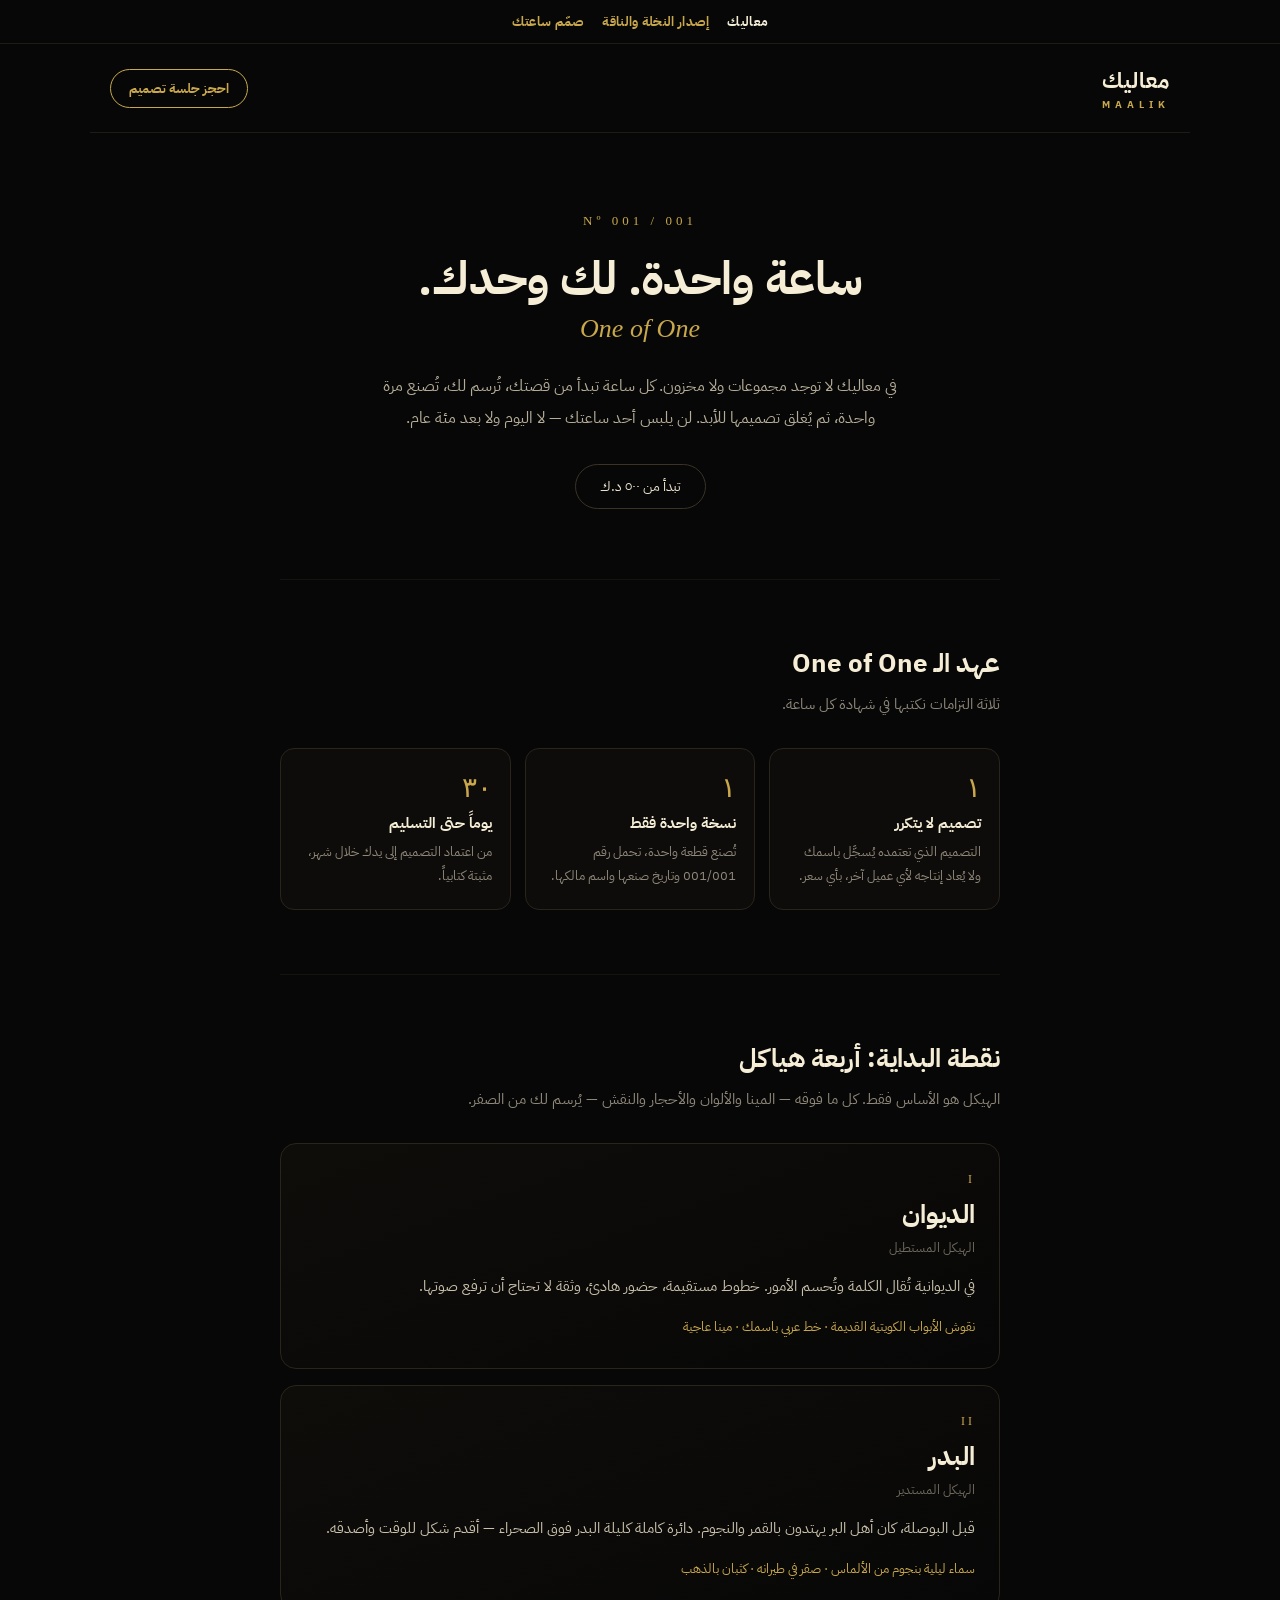
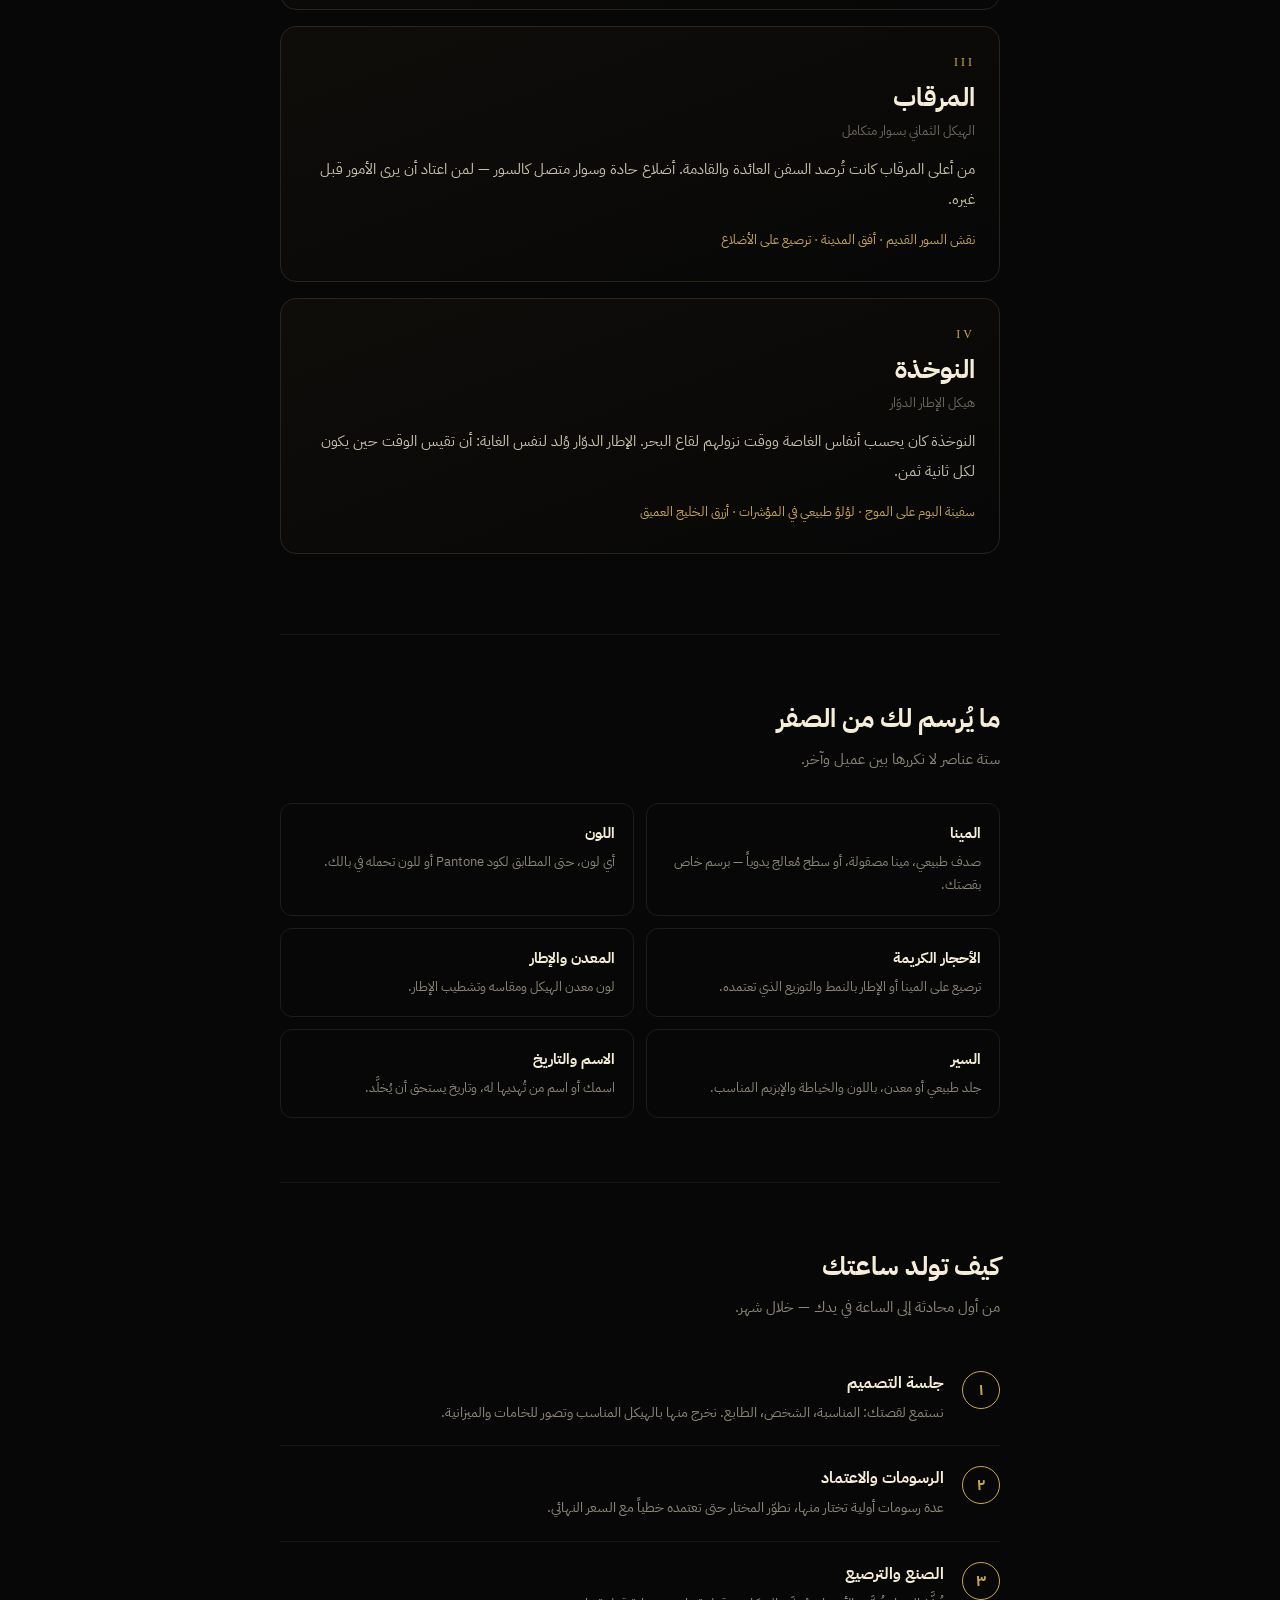
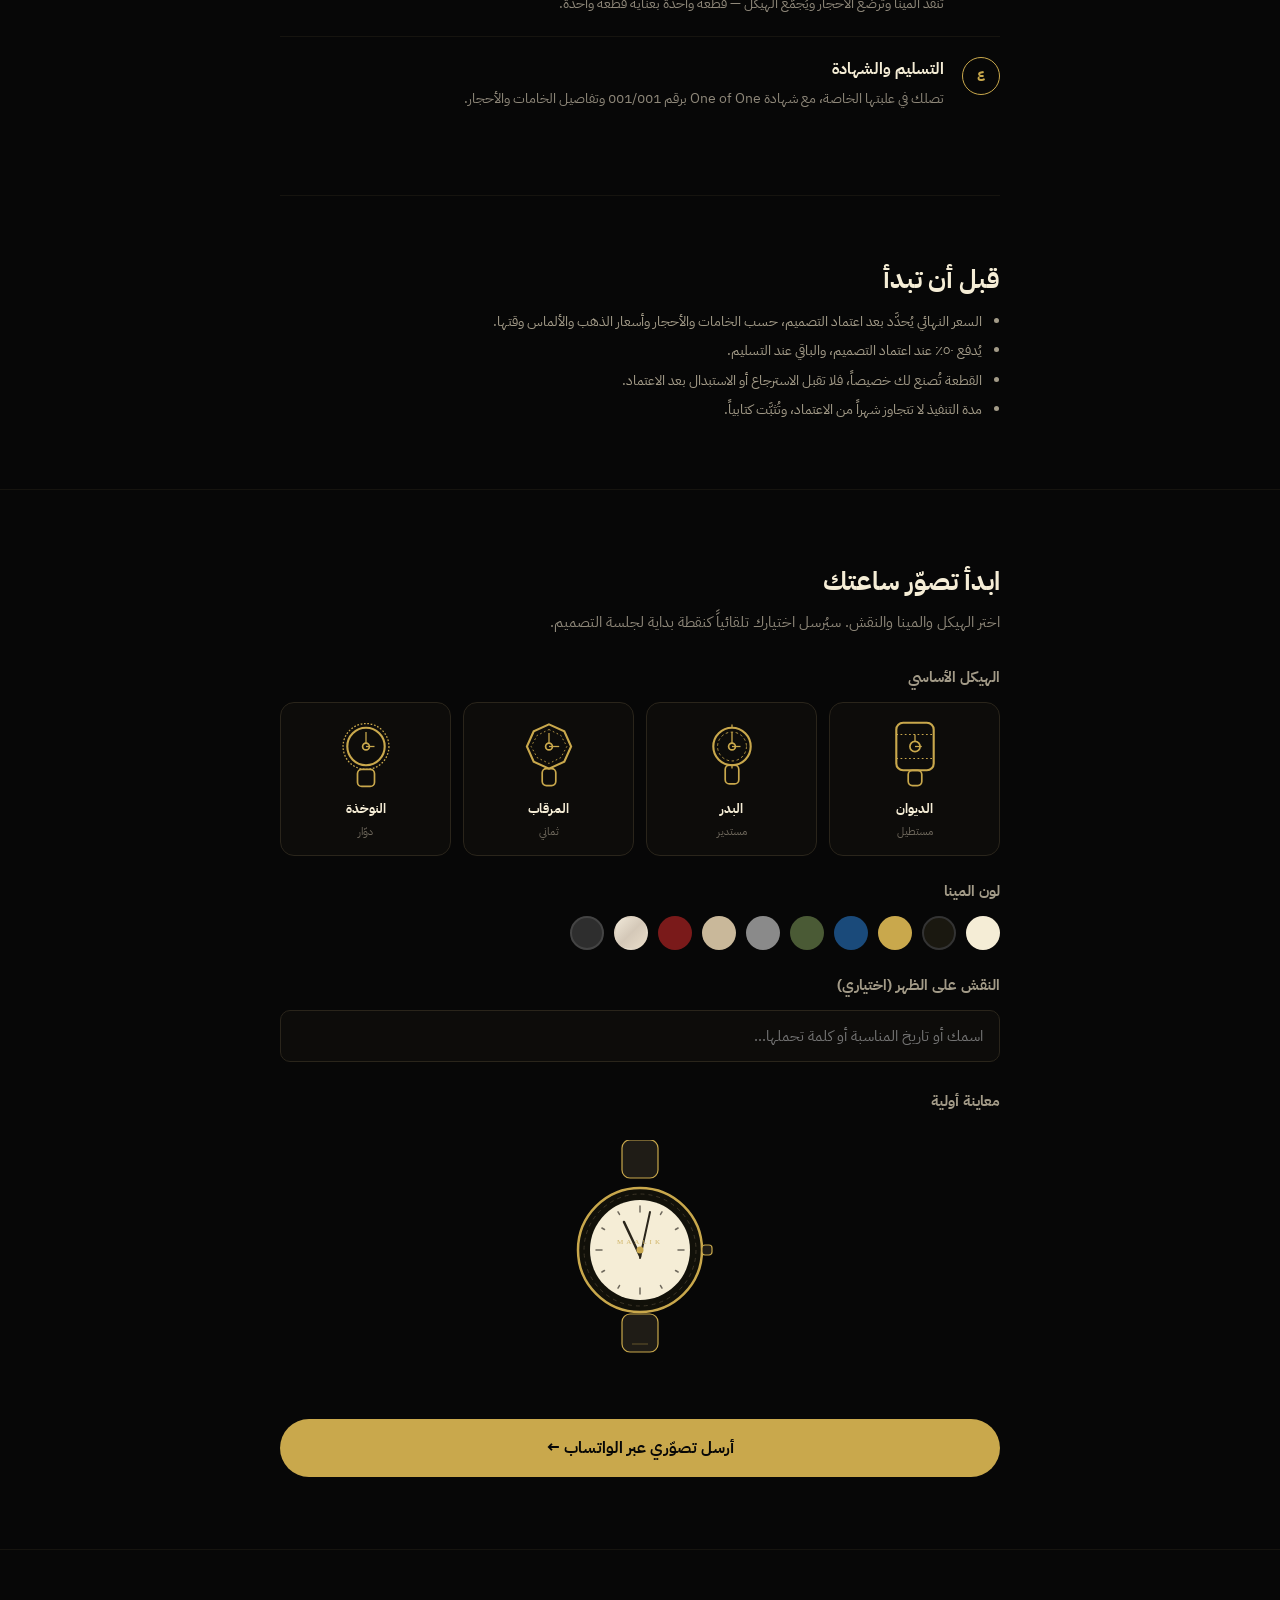
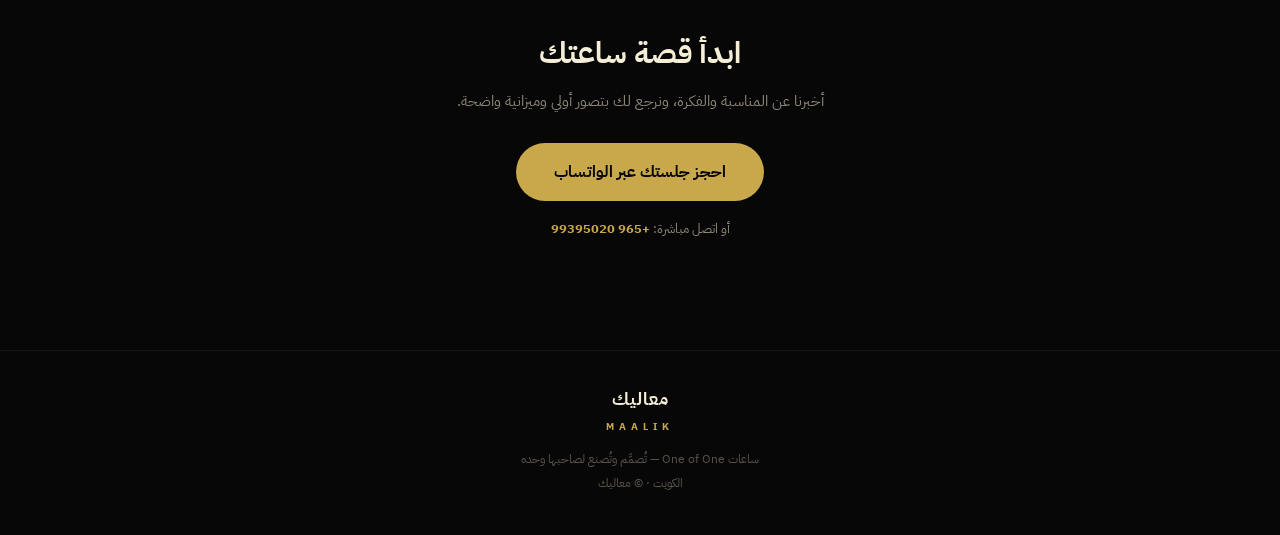
==== index.html @ fbdb25cc "Turn the repo into a standalone Maalik website for GitHub Pages - index.html: Maalik landing page (f" ====
<!doctype html>
<html lang="ar" dir="rtl">
<head>
<meta charset="utf-8">
<meta name="viewport" content="width=device-width, initial-scale=1">
<title>معاليك — ساعات One of One</title>
<meta name="description" content="معاليك: ساعة واحدة لك وحدك. تُصمَّم من قصتك وتُصنع مرة واحدة فقط ثم يُغلق تصميمها. تبدأ من ٥٠٠ د.ك — الكويت.">
<meta property="og:title" content="معاليك — ساعات One of One">
<meta property="og:description" content="معاليك: ساعة واحدة لك وحدك. تُصمَّم من قصتك وتُصنع مرة واحدة فقط ثم يُغلق تصميمها. تبدأ من ٥٠٠ د.ك — الكويت.">
<meta property="og:type" content="website">
<meta property="og:image" content="img/nakhla-square.jpg">
<meta name="theme-color" content="#070707">
<link rel="preconnect" href="https://fonts.googleapis.com">
<link rel="preconnect" href="https://fonts.gstatic.com" crossorigin>
<link href="https://fonts.googleapis.com/css2?family=IBM+Plex+Sans+Arabic:wght@400;500;700&display=swap" rel="stylesheet">
<script src="maalik.js" defer></script>
<style>
*{box-sizing:border-box}
html,body{margin:0;padding:0}
body{font-family:'IBM Plex Sans Arabic',system-ui,sans-serif;background:#070707;-webkit-font-smoothing:antialiased}
img{max-width:100%}
.mk-nav{display:flex;gap:18px;align-items:center;justify-content:center;flex-wrap:wrap;padding:12px 16px;border-bottom:1px solid #1f1c16;background:#070707;direction:rtl}
.mk-nav a{color:#C9A84C;font-size:13px;font-weight:700;text-decoration:none;letter-spacing:.3px}
.mk-nav a[aria-current]{color:#F5EDD6}

.mk{direction:rtl;text-align:right;color:#E9E1CC;background:#070707;}
.mk a{text-decoration:none;}
.mk-in{max-width:760px;margin:0 auto;padding:0 20px;}
.mk-top{display:flex;justify-content:space-between;align-items:center;padding:20px;border-bottom:1px solid #1f1c16;max-width:1100px;margin:0 auto;}
.mk-logo{font-size:22px;font-weight:900;color:#F5EDD6!important;letter-spacing:1px;}
.mk-logo span{display:block;font-size:10px;letter-spacing:5px;color:#C9A84C;font-weight:700;}
.mk-top-btn{border:1px solid #C9A84C;color:#C9A84C!important;padding:9px 18px;border-radius:999px;font-size:13px;font-weight:800;}
.mk-hero{text-align:center;padding:80px 20px 70px;}
.mk-no{font-family:Georgia,serif;font-size:13px;letter-spacing:4px;color:#C9A84C;margin:0 0 22px;}
.mk-hero h1{font-size:46px;font-weight:900;color:#F5EDD6;margin:0 0 8px;line-height:1.2;}
.mk-hero .en{font-family:Georgia,serif;font-style:italic;font-size:26px;color:#C9A84C;margin:0 0 26px;}
.mk-hero p.lead{color:#b5ad98;font-size:16px;line-height:2;margin:0 auto;max-width:540px;}
.mk-price{display:inline-block;margin-top:30px;padding:11px 24px;border:1px solid #3a3326;border-radius:999px;color:#E9E1CC;font-size:14px;}
.mk-line{width:60px;height:1px;background:#C9A84C;margin:0 auto;}
.mk-sec{padding:64px 0;border-top:1px solid #16140f;}
.mk-h2{font-size:26px;font-weight:900;color:#F5EDD6;margin:0 0 8px;}
.mk-sub{font-size:15px;color:#8f887a;margin:0 0 30px;line-height:1.8;}
.mk-oath{display:grid;grid-template-columns:repeat(3,1fr);gap:14px;}
.mk-oath div{border:1px solid #2a251b;border-radius:14px;padding:22px 18px;background:#0d0c0a;}
.mk-oath b{display:block;font-family:Georgia,serif;font-size:28px;color:#C9A84C;margin-bottom:8px;font-weight:400;}
.mk-oath h4{font-size:15px;color:#F5EDD6;margin:0 0 6px;font-weight:800;}
.mk-oath p{font-size:13px;color:#8f887a;margin:0;line-height:1.8;}
.mk-model{border:1px solid #2a251b;border-radius:16px;padding:28px 24px;margin-bottom:16px;background:linear-gradient(160deg,#0f0d0a,#070707);}
.mk-model .tag{font-family:Georgia,serif;font-size:12px;letter-spacing:3px;color:#C9A84C;margin:0 0 8px;}
.mk-model h3{font-size:26px;font-weight:900;color:#F5EDD6;margin:0 0 4px;}
.mk-model .shape{font-size:13px;color:#6f695d;margin:0 0 14px;}
.mk-model .story{font-size:15px;color:#c9c1ab;line-height:2;margin:0 0 14px;}
.mk-model .ideas{font-size:13px;color:#C9A84C;margin:0;line-height:1.9;}
.mk-grid{display:grid;grid-template-columns:repeat(2,1fr);gap:12px;}
.mk-card{border:1px solid #1f1c16;border-radius:12px;padding:18px;}
.mk-card h4{font-size:15px;color:#F5EDD6;margin:0 0 6px;font-weight:800;}
.mk-card p{font-size:13px;color:#8f887a;margin:0;line-height:1.8;}
.mk-step{display:flex;gap:18px;padding:20px 0;border-bottom:1px solid #16140f;}
.mk-step:last-child{border-bottom:none;}
.mk-step .n{flex-shrink:0;width:38px;height:38px;border-radius:50%;border:1px solid #C9A84C;color:#C9A84C;display:flex;align-items:center;justify-content:center;font-weight:900;}
.mk-step h4{font-size:16px;color:#F5EDD6;margin:0 0 5px;font-weight:800;}
.mk-step p{font-size:14px;color:#8f887a;margin:0;line-height:1.8;}
.mk-note ul{margin:0;padding-right:18px;}
.mk-note li{font-size:14px;color:#a39b88;line-height:2.1;}
.mk-cta{text-align:center;padding:80px 20px;border-top:1px solid #16140f;}
.mk-cta h3{font-size:30px;font-weight:900;color:#F5EDD6;margin:0 0 12px;}
.mk-cta p{color:#8f887a;font-size:15px;line-height:1.9;margin:0 auto 28px;max-width:480px;}
.mk-btn{display:inline-block;padding:17px 38px;background:#C9A84C;color:#070707!important;border-radius:999px;font-size:16px;font-weight:900;}
.mk-btn:hover{background:#dab85e;}
.mk-tel{margin-top:16px!important;font-size:13px!important;}
.mk-tel a{color:#C9A84C!important;font-weight:700;}
.mk-foot{text-align:center;padding:30px 20px 40px;border-top:1px solid #16140f;font-size:12px;color:#5a554b;line-height:2;}
.mk-foot .mk-logo{font-size:18px;}
@media(max-width:600px){.mk-hero{padding:56px 16px 50px;}.mk-hero h1{font-size:34px;}.mk-hero .en{font-size:21px;}.mk-oath,.mk-grid{grid-template-columns:1fr;}.mk-sec{padding:48px 0;}.mk-cta h3{font-size:24px;}}
/* === مُصمِّع معاليك === */
.mkc{padding:72px 0;border-top:1px solid #16140f;}
.mkc-lbl{font-size:15px;color:#a39b88;font-weight:700;margin:28px 0 14px;}
.mkc-models{display:grid;grid-template-columns:repeat(4,1fr);gap:12px;margin-bottom:4px;}
.mkc-m{border:1px solid #2a251b;border-radius:14px;padding:18px 10px 14px;background:#0d0c0a;cursor:pointer;text-align:center;transition:border-color .2s,background .2s;color:#C9A84C;font-family:inherit;}
.mkc-m.sel,.mkc-m:hover{border-color:#C9A84C;background:#111009;}
.mkc-m svg{width:52px;height:68px;display:block;margin:0 auto 10px;}
.mkc-m span{font-size:13px;color:#F5EDD6;font-weight:800;display:block;margin-bottom:3px;}
.mkc-m small{font-size:11px;color:#6f695d;}
.mkc-colors{display:flex;flex-wrap:wrap;gap:10px;margin-bottom:4px;}
.mkc-sw{width:34px;height:34px;border-radius:50%;cursor:pointer;border:2px solid transparent;transition:border-color .2s,transform .15s;flex-shrink:0;}
.mkc-sw.sel,.mkc-sw:hover{border-color:#C9A84C;transform:scale(1.15);}
.mkc-inp{width:100%;background:#0d0c0a;border:1px solid #2a251b;border-radius:10px;padding:14px 16px;color:#F5EDD6;font-size:15px;outline:none;font-family:inherit;direction:rtl;box-sizing:border-box;}
.mkc-inp:focus{border-color:#C9A84C;}
.mkc-prev{text-align:center;margin:28px 0 6px;}
.mkc-eng-p{text-align:center;color:#8f887a;font-family:Georgia,serif;font-size:13px;min-height:22px;margin:6px 0 24px;letter-spacing:2px;}
.mkc-cta{display:block;width:100%;padding:17px;background:#C9A84C;color:#070707!important;border-radius:999px;font-size:16px;font-weight:900;text-align:center;cursor:pointer;border:none;font-family:inherit;}
.mkc-cta:hover{background:#dab85e;}
@media(max-width:600px){.mkc-models{grid-template-columns:repeat(2,1fr);}}

</style>
<script type="application/ld+json">
{"@context":"https://schema.org","@type":"Organization","name":"معاليك — MAALIK","alternateName":"Maalik","description":"ساعات One of One فاخرة تُصمَّم وتُصنع لصاحبها وحده في الكويت. تبدأ من ٥٠٠ د.ك.","address":{"@type":"PostalAddress","addressCountry":"KW"},"areaServed":"Worldwide","contactPoint":{"@type":"ContactPoint","telephone":"+965-9939-5020","contactType":"customer service","availableLanguage":["ar","en"]}}
</script>
</head>
<body>
<nav class="mk-nav"><a href="./" aria-current="page">معاليك</a><a href="nakhla-naqa.html">إصدار النخلة والناقة</a><a href="designer.html">صمّم ساعتك</a></nav>
<div class="mk">

  <div class="mk-top">
    <a class="mk-logo" href="./">معاليك<span>MAALIK</span></a>
    <a class="mk-top-btn" href="https://wa.me/96599395020?text=%D8%A3%D8%B1%D8%BA%D8%A8%20%D8%A8%D8%AD%D8%AC%D8%B2%20%D8%AC%D9%84%D8%B3%D8%A9%20%D8%AA%D8%B5%D9%85%D9%8A%D9%85%20%D8%B3%D8%A7%D8%B9%D8%A9%20%D9%85%D9%86%20%D9%85%D8%B9%D8%A7%D9%84%D9%8A%D9%83">احجز جلسة تصميم</a>
  </div>

  <div class="mk-hero">
    <p class="mk-no">Nº 001 / 001</p>
    <h1>ساعة واحدة. لك وحدك.</h1>
    <p class="en">One of One</p>
    <p class="lead">في معاليك لا توجد مجموعات ولا مخزون. كل ساعة تبدأ من قصتك، تُرسم لك، تُصنع مرة واحدة، ثم يُغلق تصميمها للأبد. لن يلبس أحد ساعتك — لا اليوم ولا بعد مئة عام.</p>
    <span class="mk-price">تبدأ من ٥٠٠ د.ك</span>
  </div>

  <div class="mk-in">

    <div class="mk-sec">
      <h2 class="mk-h2">عهد الـ One of One</h2>
      <p class="mk-sub">ثلاثة التزامات نكتبها في شهادة كل ساعة.</p>
      <div class="mk-oath">
        <div>
<b>١</b><h4>تصميم لا يتكرر</h4>
<p>التصميم الذي تعتمده يُسجَّل باسمك ولا يُعاد إنتاجه لأي عميل آخر، بأي سعر.</p>
</div>
        <div>
<b>١</b><h4>نسخة واحدة فقط</h4>
<p>تُصنع قطعة واحدة، تحمل رقم 001/001 وتاريخ صنعها واسم مالكها.</p>
</div>
        <div>
<b>٣٠</b><h4>يوماً حتى التسليم</h4>
<p>من اعتماد التصميم إلى يدك خلال شهر، مثبتة كتابياً.</p>
</div>
      </div>
    </div>

    <div class="mk-sec">
      <h2 class="mk-h2">نقطة البداية: أربعة هياكل</h2>
      <p class="mk-sub">الهيكل هو الأساس فقط. كل ما فوقه — المينا والألوان والأحجار والنقش — يُرسم لك من الصفر.</p>
      <div class="mk-model">
<p class="tag">I</p>
<h3>الديوان</h3>
<p class="shape">الهيكل المستطيل</p>
<p class="story">في الديوانية تُقال الكلمة وتُحسم الأمور. خطوط مستقيمة، حضور هادئ، وثقة لا تحتاج أن ترفع صوتها.</p>
<p class="ideas">نقوش الأبواب الكويتية القديمة · خط عربي باسمك · مينا عاجية</p>
</div>
      <div class="mk-model">
<p class="tag">II</p>
<h3>البدر</h3>
<p class="shape">الهيكل المستدير</p>
<p class="story">قبل البوصلة، كان أهل البر يهتدون بالقمر والنجوم. دائرة كاملة كليلة البدر فوق الصحراء — أقدم شكل للوقت وأصدقه.</p>
<p class="ideas">سماء ليلية بنجوم من الألماس · صقر في طيرانه · كثبان بالذهب</p>
</div>
      <div class="mk-model">
<p class="tag">III</p>
<h3>المرقاب</h3>
<p class="shape">الهيكل الثماني بسوار متكامل</p>
<p class="story">من أعلى المرقاب كانت تُرصد السفن العائدة والقادمة. أضلاع حادة وسوار متصل كالسور — لمن اعتاد أن يرى الأمور قبل غيره.</p>
<p class="ideas">نقش السور القديم · أفق المدينة · ترصيع على الأضلاع</p>
</div>
      <div class="mk-model">
<p class="tag">IV</p>
<h3>النوخذة</h3>
<p class="shape">هيكل الإطار الدوّار</p>
<p class="story">النوخذة كان يحسب أنفاس الغاصة ووقت نزولهم لقاع البحر. الإطار الدوّار وُلد لنفس الغاية: أن تقيس الوقت حين يكون لكل ثانية ثمن.</p>
<p class="ideas">سفينة البوم على الموج · لؤلؤ طبيعي في المؤشرات · أزرق الخليج العميق</p>
</div>
    </div>

    <div class="mk-sec">
      <h2 class="mk-h2">ما يُرسم لك من الصفر</h2>
      <p class="mk-sub">ستة عناصر لا نكررها بين عميل وآخر.</p>
      <div class="mk-grid">
        <div class="mk-card">
<h4>المينا</h4>
<p>صدف طبيعي، مينا مصقولة، أو سطح مُعالج يدوياً — برسم خاص بقصتك.</p>
</div>
        <div class="mk-card">
<h4>اللون</h4>
<p>أي لون، حتى المطابق لكود Pantone أو للون تحمله في بالك.</p>
</div>
        <div class="mk-card">
<h4>الأحجار الكريمة</h4>
<p>ترصيع على المينا أو الإطار بالنمط والتوزيع الذي تعتمده.</p>
</div>
        <div class="mk-card">
<h4>المعدن والإطار</h4>
<p>لون معدن الهيكل ومقاسه وتشطيب الإطار.</p>
</div>
        <div class="mk-card">
<h4>السير</h4>
<p>جلد طبيعي أو معدن، باللون والخياطة والإبزيم المناسب.</p>
</div>
        <div class="mk-card">
<h4>الاسم والتاريخ</h4>
<p>اسمك أو اسم من تُهديها له، وتاريخ يستحق أن يُخلَّد.</p>
</div>
      </div>
    </div>

    <div class="mk-sec">
      <h2 class="mk-h2">كيف تولد ساعتك</h2>
      <p class="mk-sub">من أول محادثة إلى الساعة في يدك — خلال شهر.</p>
      <div class="mk-step">
<div class="n">١</div>
<div>
<h4>جلسة التصميم</h4>
<p>نستمع لقصتك: المناسبة، الشخص، الطابع. نخرج منها بالهيكل المناسب وتصور للخامات والميزانية.</p>
</div>
</div>
      <div class="mk-step">
<div class="n">٢</div>
<div>
<h4>الرسومات والاعتماد</h4>
<p>عدة رسومات أولية تختار منها، نطوّر المختار حتى تعتمده خطياً مع السعر النهائي.</p>
</div>
</div>
      <div class="mk-step">
<div class="n">٣</div>
<div>
<h4>الصنع والترصيع</h4>
<p>تُنفَّذ المينا وتُرصَّع الأحجار ويُجمَّع الهيكل — قطعة واحدة بعناية قطعة واحدة.</p>
</div>
</div>
      <div class="mk-step">
<div class="n">٤</div>
<div>
<h4>التسليم والشهادة</h4>
<p>تصلك في علبتها الخاصة، مع شهادة One of One برقم 001/001 وتفاصيل الخامات والأحجار.</p>
</div>
</div>
    </div>

    <div class="mk-sec mk-note">
      <h2 class="mk-h2">قبل أن تبدأ</h2>
      <ul>
        <li>السعر النهائي يُحدَّد بعد اعتماد التصميم، حسب الخامات والأحجار وأسعار الذهب والألماس وقتها.</li>
        <li>يُدفع ٥٠٪ عند اعتماد التصميم، والباقي عند التسليم.</li>
        <li>القطعة تُصنع لك خصيصاً، فلا تقبل الاسترجاع أو الاستبدال بعد الاعتماد.</li>
        <li>مدة التنفيذ لا تتجاوز شهراً من الاعتماد، وتُثبَّت كتابياً.</li>
      </ul>
    </div>

  </div>

  <div class="mkc">
    <div class="mk-in">
      <h2 class="mk-h2">ابدأ تصوّر ساعتك</h2>
      <p class="mk-sub">اختر الهيكل والمينا والنقش. سيُرسل اختيارك تلقائياً كنقطة بداية لجلسة التصميم.</p>

      <p class="mkc-lbl">الهيكل الأساسي</p>
      <div class="mkc-models" id="mkc-shapes">
        <button class="mkc-m" data-shape="الديوان" onclick="mkSelShape(this)">
          <svg viewbox="0 0 60 80" fill="none" xmlns="http://www.w3.org/2000/svg" stroke="currentColor"><rect x="8" y="2" width="44" height="56" rx="8" stroke-width="2.5"></rect><line x1="8" y1="16" x2="52" y2="16" stroke-width="1.2" stroke-dasharray="2,3"></line><line x1="8" y1="44" x2="52" y2="44" stroke-width="1.2" stroke-dasharray="2,3"></line><circle cx="30" cy="30" r="6" stroke-width="2"></circle><line x1="30" y1="24" x2="30" y2="16" stroke-width="1.5"></line><line x1="30" y1="30" x2="38" y2="30" stroke-width="1.5"></line><rect x="22" y="58" width="16" height="18" rx="5" stroke-width="2"></rect></svg>
          <span>الديوان</span><small>مستطيل</small>
        </button>
        <button class="mkc-m" data-shape="البدر" onclick="mkSelShape(this)">
          <svg viewbox="0 0 60 80" fill="none" xmlns="http://www.w3.org/2000/svg" stroke="currentColor"><circle cx="30" cy="30" r="22" stroke-width="2.5"></circle><circle cx="30" cy="30" r="17" stroke-width="1" stroke-dasharray="3,3"></circle><circle cx="30" cy="30" r="4" stroke-width="2"></circle><line x1="30" y1="26" x2="30" y2="13" stroke-width="1.5"></line><line x1="30" y1="30" x2="40" y2="30" stroke-width="1.5"></line><line x1="30" y1="8" x2="30" y2="4" stroke-width="1.5"></line><line x1="30" y1="56" x2="30" y2="52" stroke-width="1.5"></line><rect x="22" y="52" width="16" height="22" rx="5" stroke-width="2"></rect></svg>
          <span>البدر</span><small>مستدير</small>
        </button>
        <button class="mkc-m" data-shape="المرقاب" onclick="mkSelShape(this)">
          <svg viewbox="0 0 60 80" fill="none" xmlns="http://www.w3.org/2000/svg" stroke="currentColor"><polygon points="30,4 48,12 56,30 48,48 30,56 12,48 4,30 12,12" stroke-width="2.5"></polygon><polygon points="30,10 44,17 51,30 44,43 30,50 16,43 9,30 16,17" stroke-width="1" stroke-dasharray="2,3"></polygon><circle cx="30" cy="30" r="4" stroke-width="2"></circle><line x1="30" y1="26" x2="30" y2="14" stroke-width="1.5"></line><line x1="30" y1="30" x2="42" y2="30" stroke-width="1.5"></line><rect x="22" y="56" width="16" height="20" rx="5" stroke-width="2"></rect></svg>
          <span>المرقاب</span><small>ثماني</small>
        </button>
        <button class="mkc-m" data-shape="النوخذة" onclick="mkSelShape(this)">
          <svg viewbox="0 0 60 80" fill="none" xmlns="http://www.w3.org/2000/svg" stroke="currentColor"><circle cx="30" cy="30" r="22" stroke-width="2.5"></circle><circle cx="30" cy="30" r="27" stroke-width="1.5" stroke-dasharray="2,2"></circle><circle cx="30" cy="30" r="4" stroke-width="2"></circle><line x1="30" y1="26" x2="30" y2="13" stroke-width="1.5"></line><line x1="30" y1="30" x2="40" y2="30" stroke-width="1.5"></line><rect x="20" y="57" width="20" height="20" rx="5" stroke-width="2"></rect></svg>
          <span>النوخذة</span><small>دوّار</small>
        </button>
      </div>

      <p class="mkc-lbl" style="margin-top:24px;">لون المينا</p>
      <div class="mkc-colors" id="mkc-colors">
        <div class="mkc-sw" data-color="أبيض عاجي" data-hex="#F5EDD6" style="background:#F5EDD6;" onclick="mkSelColor(this)" title="عاجي"></div>
        <div class="mkc-sw" data-color="أسود" data-hex="#1a1810" style="background:#1a1810;border-color:#333;" onclick="mkSelColor(this)" title="أسود"></div>
        <div class="mkc-sw" data-color="ذهبي" data-hex="#C9A84C" style="background:#C9A84C;" onclick="mkSelColor(this)" title="ذهبي"></div>
        <div class="mkc-sw" data-color="أزرق خليجي" data-hex="#1a4a7a" style="background:#1a4a7a;" onclick="mkSelColor(this)" title="أزرق خليجي"></div>
        <div class="mkc-sw" data-color="أخضر زيتوني" data-hex="#4a5a35" style="background:#4a5a35;" onclick="mkSelColor(this)" title="زيتوني"></div>
        <div class="mkc-sw" data-color="رمادي فضي" data-hex="#8a8a8a" style="background:#8a8a8a;" onclick="mkSelColor(this)" title="فضي"></div>
        <div class="mkc-sw" data-color="بيج دافئ" data-hex="#c9b89a" style="background:#c9b89a;" onclick="mkSelColor(this)" title="بيج"></div>
        <div class="mkc-sw" data-color="أحمر عنابي" data-hex="#7a1a1a" style="background:#7a1a1a;" onclick="mkSelColor(this)" title="عنابي"></div>
        <div class="mkc-sw" data-color="صدف طبيعي" data-hex="#ece0cc" style="background:linear-gradient(135deg,#f0e8d8,#d4c8b8,#e8dcc8);" onclick="mkSelColor(this)" title="صدف"></div>
        <div class="mkc-sw" data-color="رمادي غامق" data-hex="#2e2e2e" style="background:#2e2e2e;border-color:#444;" onclick="mkSelColor(this)" title="رمادي غامق"></div>
      </div>

      <p class="mkc-lbl" style="margin-top:24px;">النقش على الظهر (اختياري)</p>
      <input class="mkc-inp" id="mkc-eng" type="text" placeholder="اسمك أو تاريخ المناسبة أو كلمة تحملها..." maxlength="40" oninput="mkUpdate()">

      <p class="mkc-lbl" style="margin-top:28px;">معاينة أولية</p>
      <div class="mkc-prev">
        <svg id="mkc-svg" viewbox="0 0 160 220" xmlns="http://www.w3.org/2000/svg" width="160" height="220">
          <rect x="62" y="0" width="36" height="38" rx="8" fill="#1f1c16" stroke="#C9A84C" stroke-width="1.2"></rect>
          <g id="mkc-case" transform="translate(80,110)">
            <circle id="mkc-outer" r="62" fill="#111009" stroke="#C9A84C" stroke-width="2.5"></circle>
            <circle id="mkc-inner" r="56" fill="none" stroke="#3a3326" stroke-width="1" stroke-dasharray="4,4"></circle>
            <circle id="mkc-dial" r="50" fill="#F5EDD6"></circle>
            <g stroke="#6f695d" stroke-width="1.5" stroke-linecap="round">
              <line x1="0" y1="-44" x2="0" y2="-38" transform="rotate(0)"></line>
              <line x1="0" y1="-44" x2="0" y2="-41" transform="rotate(30)"></line>
              <line x1="0" y1="-44" x2="0" y2="-41" transform="rotate(60)"></line>
              <line x1="0" y1="-44" x2="0" y2="-38" transform="rotate(90)"></line>
              <line x1="0" y1="-44" x2="0" y2="-41" transform="rotate(120)"></line>
              <line x1="0" y1="-44" x2="0" y2="-41" transform="rotate(150)"></line>
              <line x1="0" y1="-44" x2="0" y2="-38" transform="rotate(180)"></line>
              <line x1="0" y1="-44" x2="0" y2="-41" transform="rotate(210)"></line>
              <line x1="0" y1="-44" x2="0" y2="-41" transform="rotate(240)"></line>
              <line x1="0" y1="-44" x2="0" y2="-38" transform="rotate(270)"></line>
              <line x1="0" y1="-44" x2="0" y2="-41" transform="rotate(300)"></line>
              <line x1="0" y1="-44" x2="0" y2="-41" transform="rotate(330)"></line>
            </g>
            <line x1="0" y1="6" x2="-16" y2="-28" stroke="#2a251b" stroke-width="2.5" stroke-linecap="round"></line>
            <line x1="0" y1="8" x2="10" y2="-38" stroke="#2a251b" stroke-width="2" stroke-linecap="round"></line>
            <circle r="3.5" fill="#C9A84C"></circle>
            <rect id="mkc-crown" x="62" y="-5" width="10" height="10" rx="3" fill="#1f1c16" stroke="#C9A84C" stroke-width="1.2"></rect>
          </g>
          <text x="80" y="104" text-anchor="middle" font-family="Georgia,serif" font-size="7" letter-spacing="3" fill="#C9A84C" opacity="0.8">MAALIK</text>
          <rect x="62" y="174" width="36" height="38" rx="8" fill="#1f1c16" stroke="#C9A84C" stroke-width="1.2"></rect>
          <line x1="72" y1="204" x2="88" y2="204" stroke="#C9A84C" stroke-width="1" opacity="0.4"></line>
        </svg>
      </div>
      <p class="mkc-eng-p" id="mkc-eng-p"></p>

      <button class="mkc-cta" onclick="mkWA()">أرسل تصوّري عبر الواتساب ←</button>
    </div>
  </div>

  <div class="mk-cta">
    <h3>ابدأ قصة ساعتك</h3>
    <p>أخبرنا عن المناسبة والفكرة، ونرجع لك بتصور أولي وميزانية واضحة.</p>
    <a class="mk-btn" href="https://wa.me/96599395020?text=%D8%A3%D8%B1%D8%BA%D8%A8%20%D8%A8%D8%AD%D8%AC%D8%B2%20%D8%AC%D9%84%D8%B3%D8%A9%20%D8%AA%D8%B5%D9%85%D9%8A%D9%85%20%D8%B3%D8%A7%D8%B9%D8%A9%20%D9%85%D9%86%20%D9%85%D8%B9%D8%A7%D9%84%D9%8A%D9%83">احجز جلستك عبر الواتساب</a>
    <p class="mk-tel">أو اتصل مباشرة: <a href="tel:+96599395020">+965 99395020</a></p>
  </div>

  <div class="mk-foot">
    <div class="mk-logo">معاليك<span>MAALIK</span>
</div>
    <p style="margin:10px 0 0;">ساعات One of One — تُصمَّم وتُصنع لصاحبها وحده<br>الكويت · © معاليك</p>
  </div>

</div>

<script>
(function(){
  var S={shape:'',color:'',hex:'#F5EDD6',eng:''};
  window.mkSelShape=function(b){
    document.querySelectorAll('#mkc-shapes .mkc-m').forEach(function(x){x.classList.remove('sel');});
    b.classList.add('sel'); S.shape=b.getAttribute('data-shape'); mkUpdate();
  };
  window.mkSelColor=function(el){
    document.querySelectorAll('#mkc-colors .mkc-sw').forEach(function(x){x.classList.remove('sel');});
    el.classList.add('sel'); S.color=el.getAttribute('data-color'); S.hex=el.getAttribute('data-hex'); mkUpdate();
  };
  window.mkUpdate=function(){
    var d=document.getElementById('mkc-dial');
    if(d) d.setAttribute('fill',S.hex||'#F5EDD6');
    var e=document.getElementById('mkc-eng'); if(e) S.eng=e.value;
    var ep=document.getElementById('mkc-eng-p');
    if(ep) ep.textContent=S.eng?'❖ '+S.eng+' ❖':'';
  };
  window.mkWA=function(){
    var m='مرحبا، أرغب بتصميم ساعة معاليك:\n';
    if(S.shape) m+='• الهيكل: '+S.shape+'\n';
    if(S.color) m+='• لون المينا: '+S.color+'\n';
    if(S.eng)   m+='• النقش: '+S.eng+'\n';
    if(!S.shape&&!S.color&&!S.eng) m='مرحبا، أرغب بالاستفسار عن تصميم ساعة معاليك.';
    window.open('https://wa.me/96599395020?text='+encodeURIComponent(m),'_blank');
  };
})();
</script>
</body>
</html>
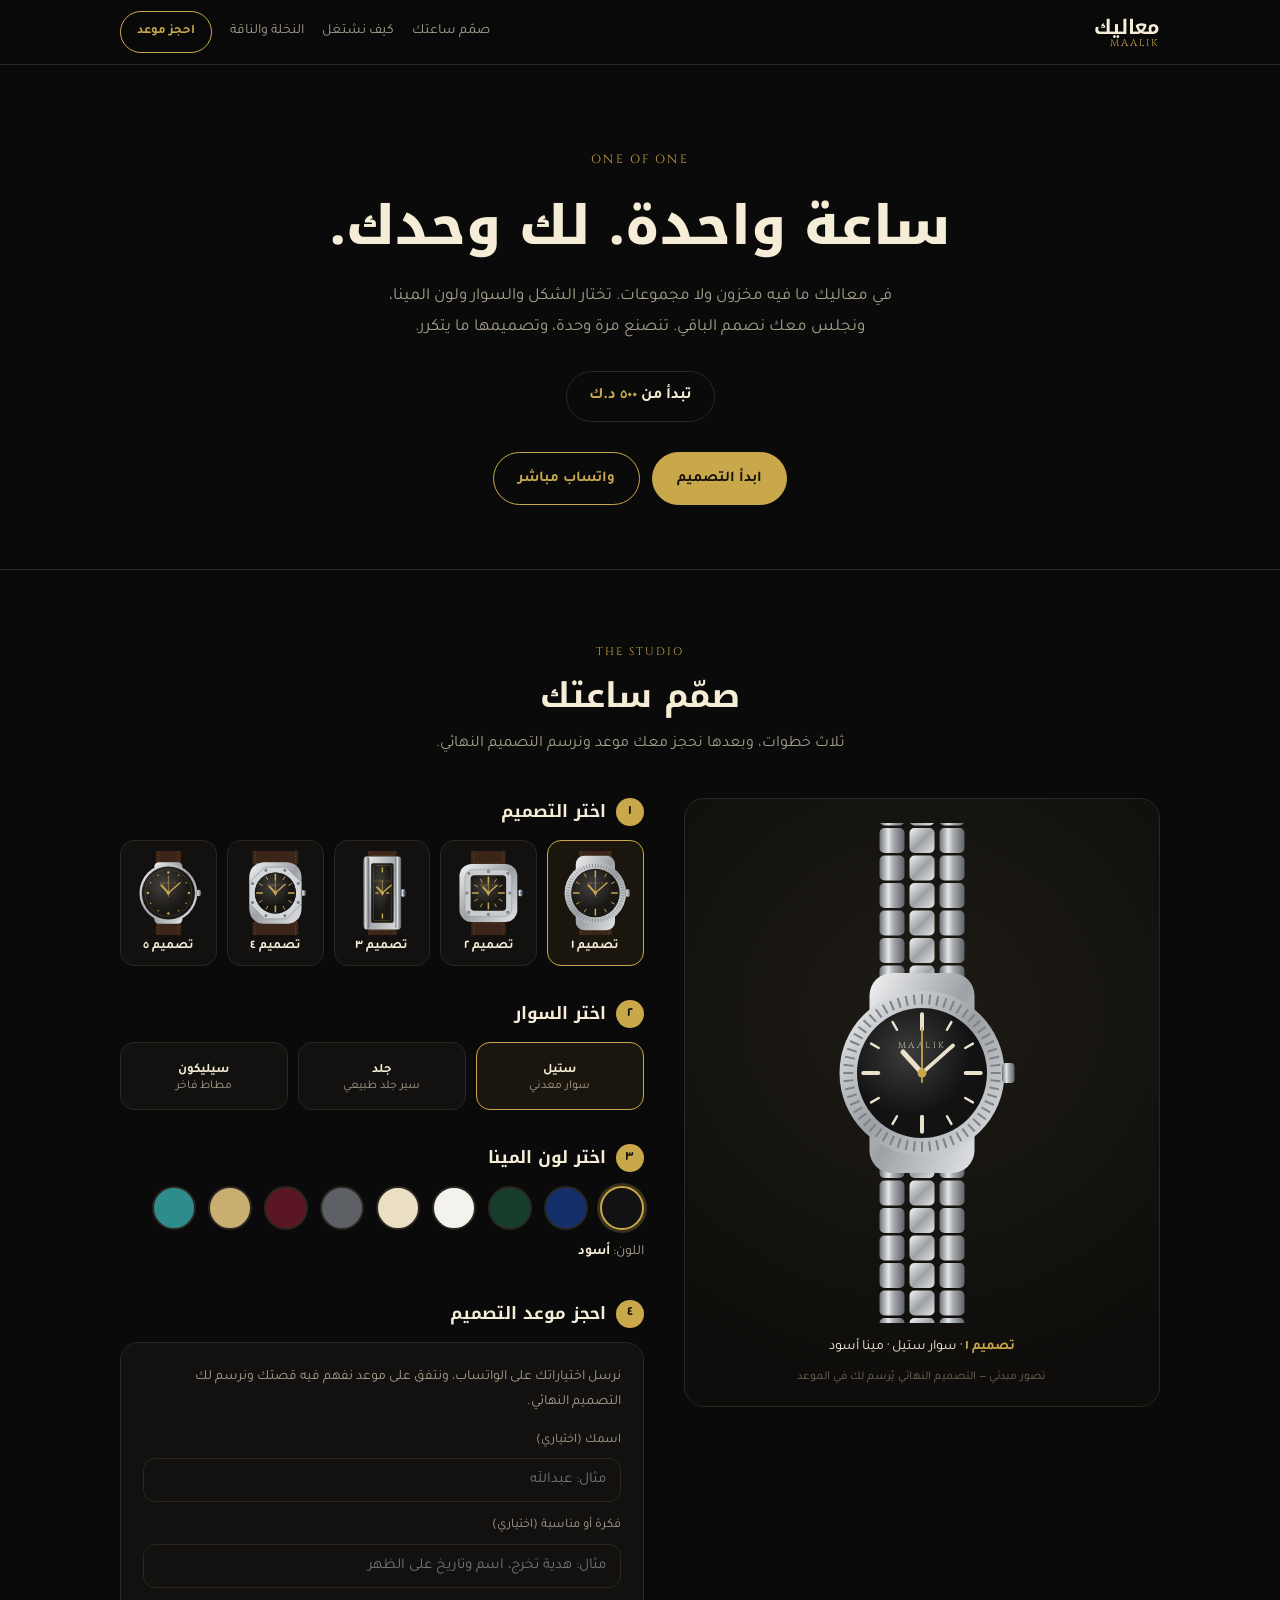
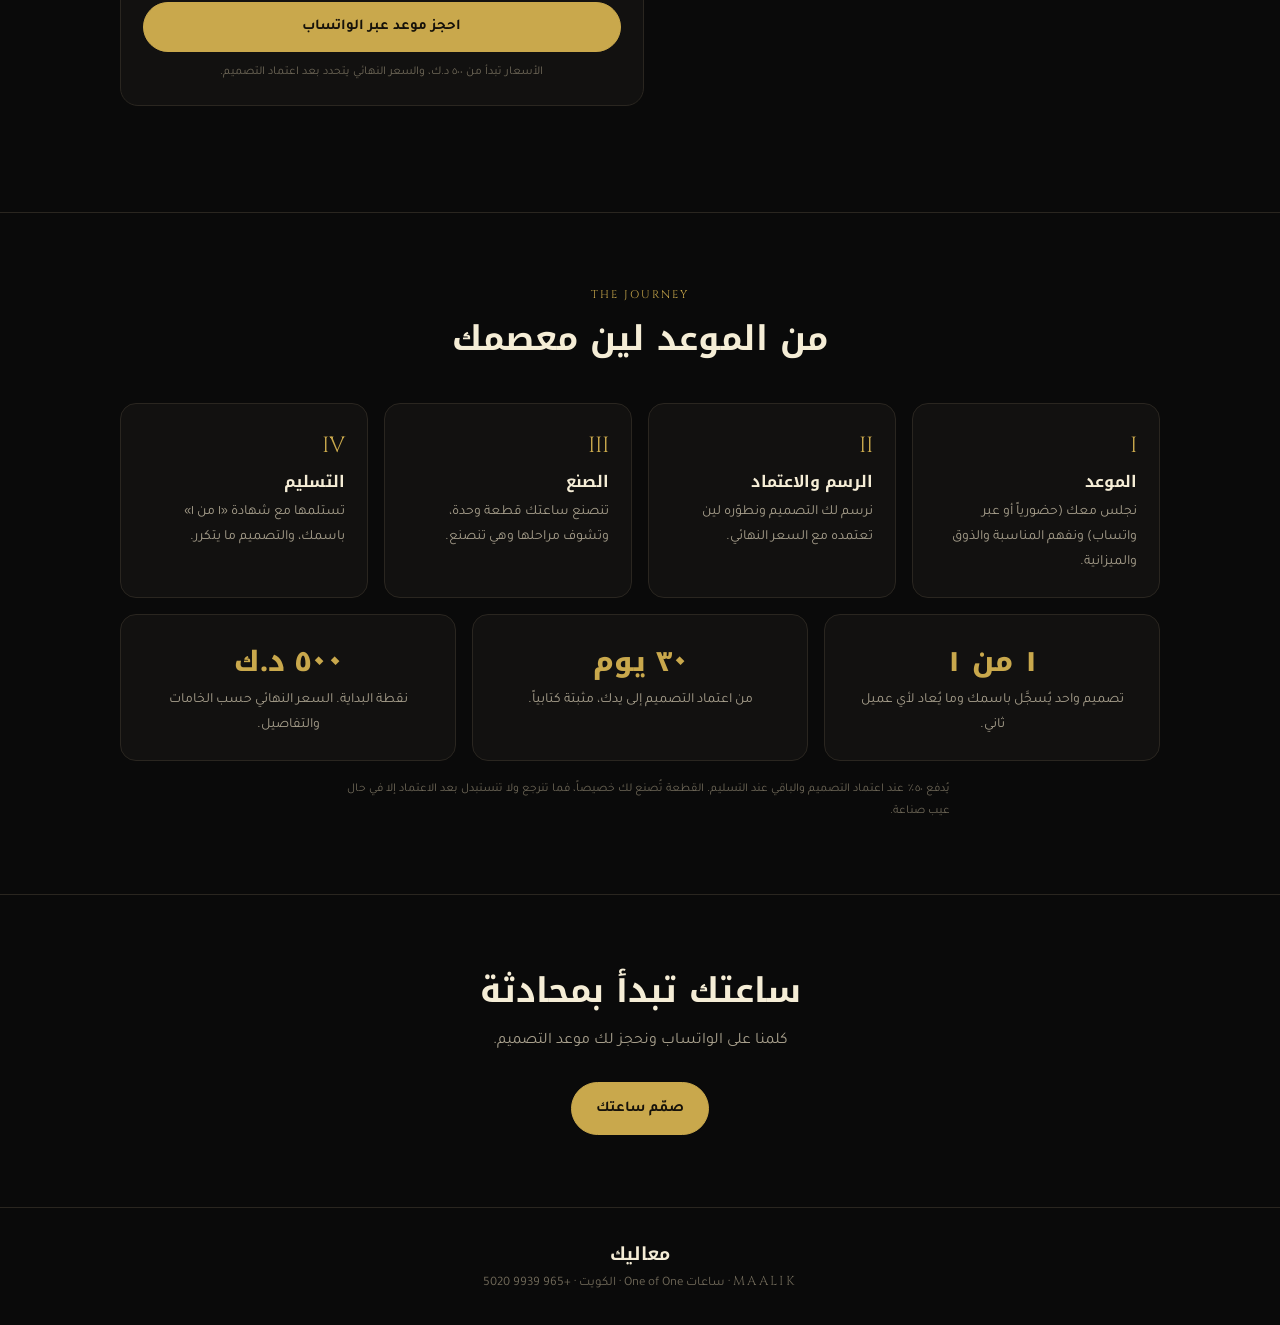
==== commit 2fe6d4d3: "Rebuild Maalik home page as a design studio Customer picks one of five numbered case designs, a stra" ====
--- a/index.html
+++ b/index.html
@@ -3,368 +3,433 @@
 <head>
 <meta charset="utf-8">
 <meta name="viewport" content="width=device-width, initial-scale=1">
-<title>معاليك — ساعات One of One</title>
-<meta name="description" content="معاليك: ساعة واحدة لك وحدك. تُصمَّم من قصتك وتُصنع مرة واحدة فقط ثم يُغلق تصميمها. تبدأ من ٥٠٠ د.ك — الكويت.">
-<meta property="og:title" content="معاليك — ساعات One of One">
-<meta property="og:description" content="معاليك: ساعة واحدة لك وحدك. تُصمَّم من قصتك وتُصنع مرة واحدة فقط ثم يُغلق تصميمها. تبدأ من ٥٠٠ د.ك — الكويت.">
+<title>معاليك — ساعة تُصمَّم لك وحدك</title>
+<meta name="description" content="معاليك: اختر شكل ساعتك وسوارها ولون المينا، واحجز موعد تصميم خاص عبر الواتساب. ساعة One of One تُصنع لك وحدك — تبدأ من ٥٠٠ د.ك. الكويت.">
+<meta property="og:title" content="معاليك — ساعة تُصمَّم لك وحدك">
+<meta property="og:description" content="اختر التصميم والسوار ولون المينا، واحجز موعدك. تبدأ من ٥٠٠ د.ك.">
 <meta property="og:type" content="website">
-<meta property="og:image" content="img/nakhla-square.jpg">
-<meta name="theme-color" content="#070707">
+<meta name="theme-color" content="#0A0A0A">
 <link rel="preconnect" href="https://fonts.googleapis.com">
 <link rel="preconnect" href="https://fonts.gstatic.com" crossorigin>
-<link href="https://fonts.googleapis.com/css2?family=IBM+Plex+Sans+Arabic:wght@400;500;700&display=swap" rel="stylesheet">
+<link href="https://fonts.googleapis.com/css2?family=Cinzel:wght@500;700&family=Noto+Kufi+Arabic:wght@500;700;800&family=Tajawal:wght@400;500;700&display=swap" rel="stylesheet">
 <script src="maalik.js" defer></script>
+<script type="application/ld+json">
+{"@context":"https://schema.org","@type":"Organization","name":"معاليك — MAALIK","alternateName":"Maalik","description":"ساعات One of One تُصمَّم وتُصنع لصاحبها وحده في الكويت. تبدأ من ٥٠٠ د.ك.","address":{"@type":"PostalAddress","addressCountry":"KW"},"areaServed":"Worldwide","contactPoint":{"@type":"ContactPoint","telephone":"+965-9939-5020","contactType":"customer service","availableLanguage":["ar","en"]}}
+</script>
 <style>
+:root{
+  --bg:#0A0A0A; --bg2:#121110; --bg3:#1A1815; --line:#2A2620;
+  --gold:#C9A84C; --gold2:#E3C877; --cream:#F5EDD6; --dim:#A79F8C; --dim2:#6F6858;
+}
 *{box-sizing:border-box}
-html,body{margin:0;padding:0}
-body{font-family:'IBM Plex Sans Arabic',system-ui,sans-serif;background:#070707;-webkit-font-smoothing:antialiased}
-img{max-width:100%}
-.mk-nav{display:flex;gap:18px;align-items:center;justify-content:center;flex-wrap:wrap;padding:12px 16px;border-bottom:1px solid #1f1c16;background:#070707;direction:rtl}
-.mk-nav a{color:#C9A84C;font-size:13px;font-weight:700;text-decoration:none;letter-spacing:.3px}
-.mk-nav a[aria-current]{color:#F5EDD6}
-
-.mk{direction:rtl;text-align:right;color:#E9E1CC;background:#070707;}
-.mk a{text-decoration:none;}
-.mk-in{max-width:760px;margin:0 auto;padding:0 20px;}
-.mk-top{display:flex;justify-content:space-between;align-items:center;padding:20px;border-bottom:1px solid #1f1c16;max-width:1100px;margin:0 auto;}
-.mk-logo{font-size:22px;font-weight:900;color:#F5EDD6!important;letter-spacing:1px;}
-.mk-logo span{display:block;font-size:10px;letter-spacing:5px;color:#C9A84C;font-weight:700;}
-.mk-top-btn{border:1px solid #C9A84C;color:#C9A84C!important;padding:9px 18px;border-radius:999px;font-size:13px;font-weight:800;}
-.mk-hero{text-align:center;padding:80px 20px 70px;}
-.mk-no{font-family:Georgia,serif;font-size:13px;letter-spacing:4px;color:#C9A84C;margin:0 0 22px;}
-.mk-hero h1{font-size:46px;font-weight:900;color:#F5EDD6;margin:0 0 8px;line-height:1.2;}
-.mk-hero .en{font-family:Georgia,serif;font-style:italic;font-size:26px;color:#C9A84C;margin:0 0 26px;}
-.mk-hero p.lead{color:#b5ad98;font-size:16px;line-height:2;margin:0 auto;max-width:540px;}
-.mk-price{display:inline-block;margin-top:30px;padding:11px 24px;border:1px solid #3a3326;border-radius:999px;color:#E9E1CC;font-size:14px;}
-.mk-line{width:60px;height:1px;background:#C9A84C;margin:0 auto;}
-.mk-sec{padding:64px 0;border-top:1px solid #16140f;}
-.mk-h2{font-size:26px;font-weight:900;color:#F5EDD6;margin:0 0 8px;}
-.mk-sub{font-size:15px;color:#8f887a;margin:0 0 30px;line-height:1.8;}
-.mk-oath{display:grid;grid-template-columns:repeat(3,1fr);gap:14px;}
-.mk-oath div{border:1px solid #2a251b;border-radius:14px;padding:22px 18px;background:#0d0c0a;}
-.mk-oath b{display:block;font-family:Georgia,serif;font-size:28px;color:#C9A84C;margin-bottom:8px;font-weight:400;}
-.mk-oath h4{font-size:15px;color:#F5EDD6;margin:0 0 6px;font-weight:800;}
-.mk-oath p{font-size:13px;color:#8f887a;margin:0;line-height:1.8;}
-.mk-model{border:1px solid #2a251b;border-radius:16px;padding:28px 24px;margin-bottom:16px;background:linear-gradient(160deg,#0f0d0a,#070707);}
-.mk-model .tag{font-family:Georgia,serif;font-size:12px;letter-spacing:3px;color:#C9A84C;margin:0 0 8px;}
-.mk-model h3{font-size:26px;font-weight:900;color:#F5EDD6;margin:0 0 4px;}
-.mk-model .shape{font-size:13px;color:#6f695d;margin:0 0 14px;}
-.mk-model .story{font-size:15px;color:#c9c1ab;line-height:2;margin:0 0 14px;}
-.mk-model .ideas{font-size:13px;color:#C9A84C;margin:0;line-height:1.9;}
-.mk-grid{display:grid;grid-template-columns:repeat(2,1fr);gap:12px;}
-.mk-card{border:1px solid #1f1c16;border-radius:12px;padding:18px;}
-.mk-card h4{font-size:15px;color:#F5EDD6;margin:0 0 6px;font-weight:800;}
-.mk-card p{font-size:13px;color:#8f887a;margin:0;line-height:1.8;}
-.mk-step{display:flex;gap:18px;padding:20px 0;border-bottom:1px solid #16140f;}
-.mk-step:last-child{border-bottom:none;}
-.mk-step .n{flex-shrink:0;width:38px;height:38px;border-radius:50%;border:1px solid #C9A84C;color:#C9A84C;display:flex;align-items:center;justify-content:center;font-weight:900;}
-.mk-step h4{font-size:16px;color:#F5EDD6;margin:0 0 5px;font-weight:800;}
-.mk-step p{font-size:14px;color:#8f887a;margin:0;line-height:1.8;}
-.mk-note ul{margin:0;padding-right:18px;}
-.mk-note li{font-size:14px;color:#a39b88;line-height:2.1;}
-.mk-cta{text-align:center;padding:80px 20px;border-top:1px solid #16140f;}
-.mk-cta h3{font-size:30px;font-weight:900;color:#F5EDD6;margin:0 0 12px;}
-.mk-cta p{color:#8f887a;font-size:15px;line-height:1.9;margin:0 auto 28px;max-width:480px;}
-.mk-btn{display:inline-block;padding:17px 38px;background:#C9A84C;color:#070707!important;border-radius:999px;font-size:16px;font-weight:900;}
-.mk-btn:hover{background:#dab85e;}
-.mk-tel{margin-top:16px!important;font-size:13px!important;}
-.mk-tel a{color:#C9A84C!important;font-weight:700;}
-.mk-foot{text-align:center;padding:30px 20px 40px;border-top:1px solid #16140f;font-size:12px;color:#5a554b;line-height:2;}
-.mk-foot .mk-logo{font-size:18px;}
-@media(max-width:600px){.mk-hero{padding:56px 16px 50px;}.mk-hero h1{font-size:34px;}.mk-hero .en{font-size:21px;}.mk-oath,.mk-grid{grid-template-columns:1fr;}.mk-sec{padding:48px 0;}.mk-cta h3{font-size:24px;}}
-/* === مُصمِّع معاليك === */
-.mkc{padding:72px 0;border-top:1px solid #16140f;}
-.mkc-lbl{font-size:15px;color:#a39b88;font-weight:700;margin:28px 0 14px;}
-.mkc-models{display:grid;grid-template-columns:repeat(4,1fr);gap:12px;margin-bottom:4px;}
-.mkc-m{border:1px solid #2a251b;border-radius:14px;padding:18px 10px 14px;background:#0d0c0a;cursor:pointer;text-align:center;transition:border-color .2s,background .2s;color:#C9A84C;font-family:inherit;}
-.mkc-m.sel,.mkc-m:hover{border-color:#C9A84C;background:#111009;}
-.mkc-m svg{width:52px;height:68px;display:block;margin:0 auto 10px;}
-.mkc-m span{font-size:13px;color:#F5EDD6;font-weight:800;display:block;margin-bottom:3px;}
-.mkc-m small{font-size:11px;color:#6f695d;}
-.mkc-colors{display:flex;flex-wrap:wrap;gap:10px;margin-bottom:4px;}
-.mkc-sw{width:34px;height:34px;border-radius:50%;cursor:pointer;border:2px solid transparent;transition:border-color .2s,transform .15s;flex-shrink:0;}
-.mkc-sw.sel,.mkc-sw:hover{border-color:#C9A84C;transform:scale(1.15);}
-.mkc-inp{width:100%;background:#0d0c0a;border:1px solid #2a251b;border-radius:10px;padding:14px 16px;color:#F5EDD6;font-size:15px;outline:none;font-family:inherit;direction:rtl;box-sizing:border-box;}
-.mkc-inp:focus{border-color:#C9A84C;}
-.mkc-prev{text-align:center;margin:28px 0 6px;}
-.mkc-eng-p{text-align:center;color:#8f887a;font-family:Georgia,serif;font-size:13px;min-height:22px;margin:6px 0 24px;letter-spacing:2px;}
-.mkc-cta{display:block;width:100%;padding:17px;background:#C9A84C;color:#070707!important;border-radius:999px;font-size:16px;font-weight:900;text-align:center;cursor:pointer;border:none;font-family:inherit;}
-.mkc-cta:hover{background:#dab85e;}
-@media(max-width:600px){.mkc-models{grid-template-columns:repeat(2,1fr);}}
-
+html{scroll-behavior:smooth}
+html,body{margin:0;padding:0;background:var(--bg);color:var(--cream)}
+body{font-family:'Tajawal',system-ui,sans-serif;font-size:16px;line-height:1.8;-webkit-font-smoothing:antialiased}
+h1,h2,h3{font-family:'Noto Kufi Arabic','Tajawal',sans-serif;margin:0;color:var(--cream);line-height:1.4}
+a{color:inherit;text-decoration:none}
+button{font-family:inherit;cursor:pointer}
+.wrap{max-width:1080px;margin:0 auto;padding:0 20px}
+.en{font-family:'Cinzel',Georgia,serif;letter-spacing:.18em}
+
+/* top */
+.top{position:sticky;top:0;z-index:20;background:rgba(10,10,10,.92);backdrop-filter:blur(14px);border-bottom:1px solid var(--line)}
+.top .wrap{display:flex;align-items:center;justify-content:space-between;height:64px;gap:12px}
+.logo{display:flex;flex-direction:column;line-height:1.1}
+.logo b{font-family:'Noto Kufi Arabic',sans-serif;font-size:20px;color:var(--cream)}
+.logo span{font-size:10px;color:var(--gold)}
+.top nav{display:flex;gap:18px;align-items:center;font-size:14px;color:var(--dim)}
+.top nav a:hover{color:var(--cream)}
+.btn{display:inline-flex;align-items:center;justify-content:center;gap:8px;border-radius:999px;font-weight:700;font-size:15px;padding:12px 24px;border:1px solid var(--gold);transition:background .2s,color .2s}
+.btn-gold{background:var(--gold);color:#16120A}
+.btn-gold:hover{background:var(--gold2)}
+.btn-line{color:var(--gold);background:transparent}
+.btn-line:hover{background:rgba(201,168,76,.1)}
+.top .btn{padding:8px 16px;font-size:13px}
+@media(max-width:640px){.top nav .hide-sm{display:none}}
+
+/* hero */
+.hero{text-align:center;padding:84px 0 64px;border-bottom:1px solid var(--line)}
+.hero .kicker{color:var(--gold);font-size:12px;margin-bottom:18px}
+.hero h1{font-size:clamp(32px,6vw,54px);font-weight:800}
+.hero p{max-width:560px;margin:18px auto 0;color:var(--dim);font-size:17px}
+.price{display:inline-block;margin:28px 0 30px;padding:10px 22px;border:1px solid var(--line);border-radius:999px;color:var(--cream);font-weight:700}
+.price b{color:var(--gold)}
+.hero .ctas{display:flex;gap:12px;justify-content:center;flex-wrap:wrap}
+
+/* studio */
+section{padding:72px 0}
+.sec-head{text-align:center;margin-bottom:40px}
+.sec-head .en{color:var(--gold);font-size:11px;display:block;margin-bottom:10px}
+.sec-head h2{font-size:clamp(24px,4vw,34px)}
+.sec-head p{color:var(--dim);margin:10px auto 0;max-width:540px}
+.studio{display:grid;grid-template-columns:minmax(0,1fr) minmax(0,1.1fr);gap:40px;align-items:start}
+@media(max-width:860px){.studio{grid-template-columns:1fr;gap:28px}}
+.stage{position:sticky;top:88px;background:radial-gradient(120% 90% at 50% 35%,#1E1B16 0%,#0E0D0B 70%);border:1px solid var(--line);border-radius:20px;padding:24px 16px 18px;text-align:center}
+@media(max-width:860px){.stage{position:relative;top:0}.stage svg{max-width:210px}}
+.stage svg{width:100%;max-width:300px;height:auto;display:block;margin:0 auto}
+.stage .tag{font-size:12px;color:var(--dim2);margin-top:6px}
+.stage .sum{margin-top:12px;font-size:14px;color:var(--cream)}
+.stage .sum b{color:var(--gold);font-weight:700}
+
+.step{margin-bottom:34px}
+.step h3{font-size:17px;display:flex;align-items:center;gap:10px;margin-bottom:14px}
+.step h3 i{font-style:normal;width:28px;height:28px;border-radius:50%;background:var(--gold);color:#16120A;display:inline-flex;align-items:center;justify-content:center;font-size:14px;font-family:'Tajawal',sans-serif;font-weight:700}
+.grid5{display:grid;grid-template-columns:repeat(5,minmax(0,1fr));gap:10px}
+@media(max-width:520px){.grid5{grid-template-columns:repeat(3,minmax(0,1fr))}}
+.opt{background:var(--bg2);border:1px solid var(--line);border-radius:14px;color:var(--cream);padding:10px 6px 10px;text-align:center;transition:border-color .2s,background .2s}
+.opt:hover{border-color:#4A4335}
+.opt[aria-pressed="true"]{border-color:var(--gold);background:#1A160E}
+.opt svg{width:100%;height:auto;max-height:84px;display:block}
+.opt span{display:block;font-size:13px;margin-top:4px;font-weight:700}
+.grid3{display:grid;grid-template-columns:repeat(3,minmax(0,1fr));gap:10px}
+.opt.strap{padding:16px 8px}
+.opt.strap small{display:block;color:var(--dim);font-size:12px;font-weight:400}
+.sw{display:flex;flex-wrap:wrap;gap:12px}
+.sw button{width:44px;height:44px;border-radius:50%;border:2px solid var(--line);padding:0;position:relative}
+.sw button[aria-pressed="true"]{border-color:var(--gold);box-shadow:0 0 0 3px rgba(201,168,76,.25)}
+.sw-name{margin-top:10px;font-size:14px;color:var(--dim)}
+.sw-name b{color:var(--cream)}
+.field{display:block;margin-top:6px}
+.field label{display:block;font-size:13px;color:var(--dim);margin-bottom:6px}
+.field input{width:100%;background:var(--bg2);border:1px solid var(--line);border-radius:12px;color:var(--cream);font-family:inherit;font-size:15px;padding:12px 14px}
+.field input:focus{outline:none;border-color:var(--gold)}
+.book{background:var(--bg2);border:1px solid var(--line);border-radius:18px;padding:22px}
+.book p{margin:0 0 14px;color:var(--dim);font-size:14px}
+.book .btn{width:100%;margin-top:14px;padding:15px}
+.note{font-size:12px;color:var(--dim2);margin-top:10px;text-align:center}
+
+/* how */
+.how{border-top:1px solid var(--line)}
+.steps4{display:grid;grid-template-columns:repeat(4,minmax(0,1fr));gap:16px}
+@media(max-width:860px){.steps4{grid-template-columns:repeat(2,minmax(0,1fr))}}
+@media(max-width:480px){.steps4{grid-template-columns:1fr}}
+.card{background:var(--bg2);border:1px solid var(--line);border-radius:16px;padding:22px}
+.card .n{font-family:'Cinzel',serif;color:var(--gold);font-size:22px}
+.card h3{font-size:16px;margin:6px 0}
+.card p{margin:0;color:var(--dim);font-size:14px}
+.promise{display:grid;grid-template-columns:repeat(3,minmax(0,1fr));gap:16px;margin-top:16px}
+@media(max-width:760px){.promise{grid-template-columns:1fr}}
+.promise .card{text-align:center}
+.promise .big{font-family:'Noto Kufi Arabic',sans-serif;font-size:28px;color:var(--gold);font-weight:800}
+
+/* final */
+.final{text-align:center;border-top:1px solid var(--line)}
+.final h2{font-size:clamp(24px,4vw,34px)}
+.final p{color:var(--dim);max-width:520px;margin:12px auto 26px}
+footer{border-top:1px solid var(--line);padding:30px 0;text-align:center;color:var(--dim2);font-size:13px}
+footer b{display:block;font-family:'Noto Kufi Arabic',sans-serif;color:var(--cream);font-size:18px}
+.fine{font-size:12px;color:var(--dim2);max-width:620px;margin:18px auto 0}
 </style>
-<script type="application/ld+json">
-{"@context":"https://schema.org","@type":"Organization","name":"معاليك — MAALIK","alternateName":"Maalik","description":"ساعات One of One فاخرة تُصمَّم وتُصنع لصاحبها وحده في الكويت. تبدأ من ٥٠٠ د.ك.","address":{"@type":"PostalAddress","addressCountry":"KW"},"areaServed":"Worldwide","contactPoint":{"@type":"ContactPoint","telephone":"+965-9939-5020","contactType":"customer service","availableLanguage":["ar","en"]}}
-</script>
 </head>
 <body>
-<nav class="mk-nav"><a href="./" aria-current="page">معاليك</a><a href="nakhla-naqa.html">إصدار النخلة والناقة</a><a href="designer.html">صمّم ساعتك</a></nav>
-<div class="mk">
-
-  <div class="mk-top">
-    <a class="mk-logo" href="./">معاليك<span>MAALIK</span></a>
-    <a class="mk-top-btn" href="https://wa.me/96599395020?text=%D8%A3%D8%B1%D8%BA%D8%A8%20%D8%A8%D8%AD%D8%AC%D8%B2%20%D8%AC%D9%84%D8%B3%D8%A9%20%D8%AA%D8%B5%D9%85%D9%8A%D9%85%20%D8%B3%D8%A7%D8%B9%D8%A9%20%D9%85%D9%86%20%D9%85%D8%B9%D8%A7%D9%84%D9%8A%D9%83">احجز جلسة تصميم</a>
+
+<header class="top">
+  <div class="wrap">
+    <a class="logo" href="./"><b>معاليك</b><span class="en">MAALIK</span></a>
+    <nav>
+      <a class="hide-sm" href="#design">صمّم ساعتك</a>
+      <a class="hide-sm" href="#how">كيف نشتغل</a>
+      <a class="hide-sm" href="nakhla-naqa.html">النخلة والناقة</a>
+      <a class="btn btn-line" href="#design">احجز موعد</a>
+    </nav>
   </div>
-
-  <div class="mk-hero">
-    <p class="mk-no">Nº 001 / 001</p>
-    <h1>ساعة واحدة. لك وحدك.</h1>
-    <p class="en">One of One</p>
-    <p class="lead">في معاليك لا توجد مجموعات ولا مخزون. كل ساعة تبدأ من قصتك، تُرسم لك، تُصنع مرة واحدة، ثم يُغلق تصميمها للأبد. لن يلبس أحد ساعتك — لا اليوم ولا بعد مئة عام.</p>
-    <span class="mk-price">تبدأ من ٥٠٠ د.ك</span>
-  </div>
-
-  <div class="mk-in">
-
-    <div class="mk-sec">
-      <h2 class="mk-h2">عهد الـ One of One</h2>
-      <p class="mk-sub">ثلاثة التزامات نكتبها في شهادة كل ساعة.</p>
-      <div class="mk-oath">
+</header>
+
+<main>
+  <section class="hero">
+    <div class="wrap">
+      <div class="kicker en">ONE OF ONE</div>
+      <h1>ساعة واحدة. لك وحدك.</h1>
+      <p>في معاليك ما فيه مخزون ولا مجموعات. تختار الشكل والسوار ولون المينا، ونجلس معك نصمم الباقي. تنصنع مرة وحدة، وتصميمها ما يتكرر.</p>
+      <div class="price">تبدأ من <b>٥٠٠ د.ك</b></div>
+      <div class="ctas">
+        <a class="btn btn-gold" href="#design">ابدأ التصميم</a>
+        <a class="btn btn-line" href="https://wa.me/96599395020?text=%D9%85%D8%B1%D8%AD%D8%A8%D8%A7%D8%8C%20%D8%A3%D8%A8%D9%8A%20%D8%A3%D8%AD%D8%AC%D8%B2%20%D9%85%D9%88%D8%B9%D8%AF%20%D8%AA%D8%B5%D9%85%D9%8A%D9%85%20%D9%85%D8%B9%20%D9%85%D8%B9%D8%A7%D9%84%D9%8A%D9%83." target="_blank" rel="noopener">واتساب مباشر</a>
+      </div>
+    </div>
+  </section>
+
+  <section id="design">
+    <div class="wrap">
+      <div class="sec-head">
+        <span class="en">THE STUDIO</span>
+        <h2>صمّم ساعتك</h2>
+        <p>ثلاث خطوات، وبعدها نحجز معك موعد ونرسم التصميم النهائي.</p>
+      </div>
+
+      <div class="studio">
+        <div class="stage" aria-live="polite">
+          <svg id="preview" viewBox="0 0 240 400" role="img" aria-label="معاينة الساعة"></svg>
+          <div class="sum" id="sum"></div>
+          <div class="tag">تصور مبدئي — التصميم النهائي يُرسم لك في الموعد</div>
+        </div>
+
         <div>
-<b>١</b><h4>تصميم لا يتكرر</h4>
-<p>التصميم الذي تعتمده يُسجَّل باسمك ولا يُعاد إنتاجه لأي عميل آخر، بأي سعر.</p>
-</div>
-        <div>
-<b>١</b><h4>نسخة واحدة فقط</h4>
-<p>تُصنع قطعة واحدة، تحمل رقم 001/001 وتاريخ صنعها واسم مالكها.</p>
-</div>
-        <div>
-<b>٣٠</b><h4>يوماً حتى التسليم</h4>
-<p>من اعتماد التصميم إلى يدك خلال شهر، مثبتة كتابياً.</p>
-</div>
+          <div class="step">
+            <h3><i>١</i> اختر التصميم</h3>
+            <div class="grid5" id="shapes"></div>
+          </div>
+
+          <div class="step">
+            <h3><i>٢</i> اختر السوار</h3>
+            <div class="grid3" id="straps"></div>
+          </div>
+
+          <div class="step">
+            <h3><i>٣</i> اختر لون المينا</h3>
+            <div class="sw" id="dials"></div>
+            <div class="sw-name">اللون: <b id="dialName"></b></div>
+          </div>
+
+          <div class="step">
+            <h3><i>٤</i> احجز موعد التصميم</h3>
+            <div class="book">
+              <p>نرسل اختياراتك على الواتساب، ونتفق على موعد نفهم فيه قصتك ونرسم لك التصميم النهائي.</p>
+              <div class="field">
+                <label for="nm">اسمك (اختياري)</label>
+                <input id="nm" autocomplete="name" placeholder="مثال: عبدالله">
+              </div>
+              <div class="field" style="margin-top:12px">
+                <label for="idea">فكرة أو مناسبة (اختياري)</label>
+                <input id="idea" placeholder="مثال: هدية تخرج، اسم وتاريخ على الظهر">
+              </div>
+              <button class="btn btn-gold" id="bookBtn" type="button">احجز موعد عبر الواتساب</button>
+              <div class="note">الأسعار تبدأ من ٥٠٠ د.ك، والسعر النهائي يتحدد بعد اعتماد التصميم.</div>
+            </div>
+          </div>
+        </div>
       </div>
     </div>
-
-    <div class="mk-sec">
-      <h2 class="mk-h2">نقطة البداية: أربعة هياكل</h2>
-      <p class="mk-sub">الهيكل هو الأساس فقط. كل ما فوقه — المينا والألوان والأحجار والنقش — يُرسم لك من الصفر.</p>
-      <div class="mk-model">
-<p class="tag">I</p>
-<h3>الديوان</h3>
-<p class="shape">الهيكل المستطيل</p>
-<p class="story">في الديوانية تُقال الكلمة وتُحسم الأمور. خطوط مستقيمة، حضور هادئ، وثقة لا تحتاج أن ترفع صوتها.</p>
-<p class="ideas">نقوش الأبواب الكويتية القديمة · خط عربي باسمك · مينا عاجية</p>
-</div>
-      <div class="mk-model">
-<p class="tag">II</p>
-<h3>البدر</h3>
-<p class="shape">الهيكل المستدير</p>
-<p class="story">قبل البوصلة، كان أهل البر يهتدون بالقمر والنجوم. دائرة كاملة كليلة البدر فوق الصحراء — أقدم شكل للوقت وأصدقه.</p>
-<p class="ideas">سماء ليلية بنجوم من الألماس · صقر في طيرانه · كثبان بالذهب</p>
-</div>
-      <div class="mk-model">
-<p class="tag">III</p>
-<h3>المرقاب</h3>
-<p class="shape">الهيكل الثماني بسوار متكامل</p>
-<p class="story">من أعلى المرقاب كانت تُرصد السفن العائدة والقادمة. أضلاع حادة وسوار متصل كالسور — لمن اعتاد أن يرى الأمور قبل غيره.</p>
-<p class="ideas">نقش السور القديم · أفق المدينة · ترصيع على الأضلاع</p>
-</div>
-      <div class="mk-model">
-<p class="tag">IV</p>
-<h3>النوخذة</h3>
-<p class="shape">هيكل الإطار الدوّار</p>
-<p class="story">النوخذة كان يحسب أنفاس الغاصة ووقت نزولهم لقاع البحر. الإطار الدوّار وُلد لنفس الغاية: أن تقيس الوقت حين يكون لكل ثانية ثمن.</p>
-<p class="ideas">سفينة البوم على الموج · لؤلؤ طبيعي في المؤشرات · أزرق الخليج العميق</p>
-</div>
+  </section>
+
+  <section class="how" id="how">
+    <div class="wrap">
+      <div class="sec-head">
+        <span class="en">THE JOURNEY</span>
+        <h2>من الموعد لين معصمك</h2>
+      </div>
+      <div class="steps4">
+        <div class="card"><div class="n">I</div><h3>الموعد</h3><p>نجلس معك (حضورياً أو عبر واتساب) ونفهم المناسبة والذوق والميزانية.</p></div>
+        <div class="card"><div class="n">II</div><h3>الرسم والاعتماد</h3><p>نرسم لك التصميم ونطوّره لين تعتمده مع السعر النهائي.</p></div>
+        <div class="card"><div class="n">III</div><h3>الصنع</h3><p>تنصنع ساعتك قطعة وحدة، وتشوف مراحلها وهي تنصنع.</p></div>
+        <div class="card"><div class="n">IV</div><h3>التسليم</h3><p>تستلمها مع شهادة «١ من ١» باسمك، والتصميم ما يتكرر.</p></div>
+      </div>
+      <div class="promise">
+        <div class="card"><div class="big">١ من ١</div><p>تصميم واحد يُسجَّل باسمك وما يُعاد لأي عميل ثاني.</p></div>
+        <div class="card"><div class="big">٣٠ يوم</div><p>من اعتماد التصميم إلى يدك، مثبتة كتابياً.</p></div>
+        <div class="card"><div class="big">٥٠٠ د.ك</div><p>نقطة البداية. السعر النهائي حسب الخامات والتفاصيل.</p></div>
+      </div>
+      <p class="fine">يُدفع ٥٠٪ عند اعتماد التصميم والباقي عند التسليم. القطعة تُصنع لك خصيصاً، فما تنرجع ولا تنستبدل بعد الاعتماد إلا في حال عيب صناعة.</p>
     </div>
-
-    <div class="mk-sec">
-      <h2 class="mk-h2">ما يُرسم لك من الصفر</h2>
-      <p class="mk-sub">ستة عناصر لا نكررها بين عميل وآخر.</p>
-      <div class="mk-grid">
-        <div class="mk-card">
-<h4>المينا</h4>
-<p>صدف طبيعي، مينا مصقولة، أو سطح مُعالج يدوياً — برسم خاص بقصتك.</p>
-</div>
-        <div class="mk-card">
-<h4>اللون</h4>
-<p>أي لون، حتى المطابق لكود Pantone أو للون تحمله في بالك.</p>
-</div>
-        <div class="mk-card">
-<h4>الأحجار الكريمة</h4>
-<p>ترصيع على المينا أو الإطار بالنمط والتوزيع الذي تعتمده.</p>
-</div>
-        <div class="mk-card">
-<h4>المعدن والإطار</h4>
-<p>لون معدن الهيكل ومقاسه وتشطيب الإطار.</p>
-</div>
-        <div class="mk-card">
-<h4>السير</h4>
-<p>جلد طبيعي أو معدن، باللون والخياطة والإبزيم المناسب.</p>
-</div>
-        <div class="mk-card">
-<h4>الاسم والتاريخ</h4>
-<p>اسمك أو اسم من تُهديها له، وتاريخ يستحق أن يُخلَّد.</p>
-</div>
-      </div>
+  </section>
+
+  <section class="final">
+    <div class="wrap">
+      <h2>ساعتك تبدأ بمحادثة</h2>
+      <p>كلمنا على الواتساب ونحجز لك موعد التصميم.</p>
+      <a class="btn btn-gold" href="#design">صمّم ساعتك</a>
     </div>
-
-    <div class="mk-sec">
-      <h2 class="mk-h2">كيف تولد ساعتك</h2>
-      <p class="mk-sub">من أول محادثة إلى الساعة في يدك — خلال شهر.</p>
-      <div class="mk-step">
-<div class="n">١</div>
-<div>
-<h4>جلسة التصميم</h4>
-<p>نستمع لقصتك: المناسبة، الشخص، الطابع. نخرج منها بالهيكل المناسب وتصور للخامات والميزانية.</p>
-</div>
-</div>
-      <div class="mk-step">
-<div class="n">٢</div>
-<div>
-<h4>الرسومات والاعتماد</h4>
-<p>عدة رسومات أولية تختار منها، نطوّر المختار حتى تعتمده خطياً مع السعر النهائي.</p>
-</div>
-</div>
-      <div class="mk-step">
-<div class="n">٣</div>
-<div>
-<h4>الصنع والترصيع</h4>
-<p>تُنفَّذ المينا وتُرصَّع الأحجار ويُجمَّع الهيكل — قطعة واحدة بعناية قطعة واحدة.</p>
-</div>
-</div>
-      <div class="mk-step">
-<div class="n">٤</div>
-<div>
-<h4>التسليم والشهادة</h4>
-<p>تصلك في علبتها الخاصة، مع شهادة One of One برقم 001/001 وتفاصيل الخامات والأحجار.</p>
-</div>
-</div>
-    </div>
-
-    <div class="mk-sec mk-note">
-      <h2 class="mk-h2">قبل أن تبدأ</h2>
-      <ul>
-        <li>السعر النهائي يُحدَّد بعد اعتماد التصميم، حسب الخامات والأحجار وأسعار الذهب والألماس وقتها.</li>
-        <li>يُدفع ٥٠٪ عند اعتماد التصميم، والباقي عند التسليم.</li>
-        <li>القطعة تُصنع لك خصيصاً، فلا تقبل الاسترجاع أو الاستبدال بعد الاعتماد.</li>
-        <li>مدة التنفيذ لا تتجاوز شهراً من الاعتماد، وتُثبَّت كتابياً.</li>
-      </ul>
-    </div>
-
-  </div>
-
-  <div class="mkc">
-    <div class="mk-in">
-      <h2 class="mk-h2">ابدأ تصوّر ساعتك</h2>
-      <p class="mk-sub">اختر الهيكل والمينا والنقش. سيُرسل اختيارك تلقائياً كنقطة بداية لجلسة التصميم.</p>
-
-      <p class="mkc-lbl">الهيكل الأساسي</p>
-      <div class="mkc-models" id="mkc-shapes">
-        <button class="mkc-m" data-shape="الديوان" onclick="mkSelShape(this)">
-          <svg viewbox="0 0 60 80" fill="none" xmlns="http://www.w3.org/2000/svg" stroke="currentColor"><rect x="8" y="2" width="44" height="56" rx="8" stroke-width="2.5"></rect><line x1="8" y1="16" x2="52" y2="16" stroke-width="1.2" stroke-dasharray="2,3"></line><line x1="8" y1="44" x2="52" y2="44" stroke-width="1.2" stroke-dasharray="2,3"></line><circle cx="30" cy="30" r="6" stroke-width="2"></circle><line x1="30" y1="24" x2="30" y2="16" stroke-width="1.5"></line><line x1="30" y1="30" x2="38" y2="30" stroke-width="1.5"></line><rect x="22" y="58" width="16" height="18" rx="5" stroke-width="2"></rect></svg>
-          <span>الديوان</span><small>مستطيل</small>
-        </button>
-        <button class="mkc-m" data-shape="البدر" onclick="mkSelShape(this)">
-          <svg viewbox="0 0 60 80" fill="none" xmlns="http://www.w3.org/2000/svg" stroke="currentColor"><circle cx="30" cy="30" r="22" stroke-width="2.5"></circle><circle cx="30" cy="30" r="17" stroke-width="1" stroke-dasharray="3,3"></circle><circle cx="30" cy="30" r="4" stroke-width="2"></circle><line x1="30" y1="26" x2="30" y2="13" stroke-width="1.5"></line><line x1="30" y1="30" x2="40" y2="30" stroke-width="1.5"></line><line x1="30" y1="8" x2="30" y2="4" stroke-width="1.5"></line><line x1="30" y1="56" x2="30" y2="52" stroke-width="1.5"></line><rect x="22" y="52" width="16" height="22" rx="5" stroke-width="2"></rect></svg>
-          <span>البدر</span><small>مستدير</small>
-        </button>
-        <button class="mkc-m" data-shape="المرقاب" onclick="mkSelShape(this)">
-          <svg viewbox="0 0 60 80" fill="none" xmlns="http://www.w3.org/2000/svg" stroke="currentColor"><polygon points="30,4 48,12 56,30 48,48 30,56 12,48 4,30 12,12" stroke-width="2.5"></polygon><polygon points="30,10 44,17 51,30 44,43 30,50 16,43 9,30 16,17" stroke-width="1" stroke-dasharray="2,3"></polygon><circle cx="30" cy="30" r="4" stroke-width="2"></circle><line x1="30" y1="26" x2="30" y2="14" stroke-width="1.5"></line><line x1="30" y1="30" x2="42" y2="30" stroke-width="1.5"></line><rect x="22" y="56" width="16" height="20" rx="5" stroke-width="2"></rect></svg>
-          <span>المرقاب</span><small>ثماني</small>
-        </button>
-        <button class="mkc-m" data-shape="النوخذة" onclick="mkSelShape(this)">
-          <svg viewbox="0 0 60 80" fill="none" xmlns="http://www.w3.org/2000/svg" stroke="currentColor"><circle cx="30" cy="30" r="22" stroke-width="2.5"></circle><circle cx="30" cy="30" r="27" stroke-width="1.5" stroke-dasharray="2,2"></circle><circle cx="30" cy="30" r="4" stroke-width="2"></circle><line x1="30" y1="26" x2="30" y2="13" stroke-width="1.5"></line><line x1="30" y1="30" x2="40" y2="30" stroke-width="1.5"></line><rect x="20" y="57" width="20" height="20" rx="5" stroke-width="2"></rect></svg>
-          <span>النوخذة</span><small>دوّار</small>
-        </button>
-      </div>
-
-      <p class="mkc-lbl" style="margin-top:24px;">لون المينا</p>
-      <div class="mkc-colors" id="mkc-colors">
-        <div class="mkc-sw" data-color="أبيض عاجي" data-hex="#F5EDD6" style="background:#F5EDD6;" onclick="mkSelColor(this)" title="عاجي"></div>
-        <div class="mkc-sw" data-color="أسود" data-hex="#1a1810" style="background:#1a1810;border-color:#333;" onclick="mkSelColor(this)" title="أسود"></div>
-        <div class="mkc-sw" data-color="ذهبي" data-hex="#C9A84C" style="background:#C9A84C;" onclick="mkSelColor(this)" title="ذهبي"></div>
-        <div class="mkc-sw" data-color="أزرق خليجي" data-hex="#1a4a7a" style="background:#1a4a7a;" onclick="mkSelColor(this)" title="أزرق خليجي"></div>
-        <div class="mkc-sw" data-color="أخضر زيتوني" data-hex="#4a5a35" style="background:#4a5a35;" onclick="mkSelColor(this)" title="زيتوني"></div>
-        <div class="mkc-sw" data-color="رمادي فضي" data-hex="#8a8a8a" style="background:#8a8a8a;" onclick="mkSelColor(this)" title="فضي"></div>
-        <div class="mkc-sw" data-color="بيج دافئ" data-hex="#c9b89a" style="background:#c9b89a;" onclick="mkSelColor(this)" title="بيج"></div>
-        <div class="mkc-sw" data-color="أحمر عنابي" data-hex="#7a1a1a" style="background:#7a1a1a;" onclick="mkSelColor(this)" title="عنابي"></div>
-        <div class="mkc-sw" data-color="صدف طبيعي" data-hex="#ece0cc" style="background:linear-gradient(135deg,#f0e8d8,#d4c8b8,#e8dcc8);" onclick="mkSelColor(this)" title="صدف"></div>
-        <div class="mkc-sw" data-color="رمادي غامق" data-hex="#2e2e2e" style="background:#2e2e2e;border-color:#444;" onclick="mkSelColor(this)" title="رمادي غامق"></div>
-      </div>
-
-      <p class="mkc-lbl" style="margin-top:24px;">النقش على الظهر (اختياري)</p>
-      <input class="mkc-inp" id="mkc-eng" type="text" placeholder="اسمك أو تاريخ المناسبة أو كلمة تحملها..." maxlength="40" oninput="mkUpdate()">
-
-      <p class="mkc-lbl" style="margin-top:28px;">معاينة أولية</p>
-      <div class="mkc-prev">
-        <svg id="mkc-svg" viewbox="0 0 160 220" xmlns="http://www.w3.org/2000/svg" width="160" height="220">
-          <rect x="62" y="0" width="36" height="38" rx="8" fill="#1f1c16" stroke="#C9A84C" stroke-width="1.2"></rect>
-          <g id="mkc-case" transform="translate(80,110)">
-            <circle id="mkc-outer" r="62" fill="#111009" stroke="#C9A84C" stroke-width="2.5"></circle>
-            <circle id="mkc-inner" r="56" fill="none" stroke="#3a3326" stroke-width="1" stroke-dasharray="4,4"></circle>
-            <circle id="mkc-dial" r="50" fill="#F5EDD6"></circle>
-            <g stroke="#6f695d" stroke-width="1.5" stroke-linecap="round">
-              <line x1="0" y1="-44" x2="0" y2="-38" transform="rotate(0)"></line>
-              <line x1="0" y1="-44" x2="0" y2="-41" transform="rotate(30)"></line>
-              <line x1="0" y1="-44" x2="0" y2="-41" transform="rotate(60)"></line>
-              <line x1="0" y1="-44" x2="0" y2="-38" transform="rotate(90)"></line>
-              <line x1="0" y1="-44" x2="0" y2="-41" transform="rotate(120)"></line>
-              <line x1="0" y1="-44" x2="0" y2="-41" transform="rotate(150)"></line>
-              <line x1="0" y1="-44" x2="0" y2="-38" transform="rotate(180)"></line>
-              <line x1="0" y1="-44" x2="0" y2="-41" transform="rotate(210)"></line>
-              <line x1="0" y1="-44" x2="0" y2="-41" transform="rotate(240)"></line>
-              <line x1="0" y1="-44" x2="0" y2="-38" transform="rotate(270)"></line>
-              <line x1="0" y1="-44" x2="0" y2="-41" transform="rotate(300)"></line>
-              <line x1="0" y1="-44" x2="0" y2="-41" transform="rotate(330)"></line>
-            </g>
-            <line x1="0" y1="6" x2="-16" y2="-28" stroke="#2a251b" stroke-width="2.5" stroke-linecap="round"></line>
-            <line x1="0" y1="8" x2="10" y2="-38" stroke="#2a251b" stroke-width="2" stroke-linecap="round"></line>
-            <circle r="3.5" fill="#C9A84C"></circle>
-            <rect id="mkc-crown" x="62" y="-5" width="10" height="10" rx="3" fill="#1f1c16" stroke="#C9A84C" stroke-width="1.2"></rect>
-          </g>
-          <text x="80" y="104" text-anchor="middle" font-family="Georgia,serif" font-size="7" letter-spacing="3" fill="#C9A84C" opacity="0.8">MAALIK</text>
-          <rect x="62" y="174" width="36" height="38" rx="8" fill="#1f1c16" stroke="#C9A84C" stroke-width="1.2"></rect>
-          <line x1="72" y1="204" x2="88" y2="204" stroke="#C9A84C" stroke-width="1" opacity="0.4"></line>
-        </svg>
-      </div>
-      <p class="mkc-eng-p" id="mkc-eng-p"></p>
-
-      <button class="mkc-cta" onclick="mkWA()">أرسل تصوّري عبر الواتساب ←</button>
-    </div>
-  </div>
-
-  <div class="mk-cta">
-    <h3>ابدأ قصة ساعتك</h3>
-    <p>أخبرنا عن المناسبة والفكرة، ونرجع لك بتصور أولي وميزانية واضحة.</p>
-    <a class="mk-btn" href="https://wa.me/96599395020?text=%D8%A3%D8%B1%D8%BA%D8%A8%20%D8%A8%D8%AD%D8%AC%D8%B2%20%D8%AC%D9%84%D8%B3%D8%A9%20%D8%AA%D8%B5%D9%85%D9%8A%D9%85%20%D8%B3%D8%A7%D8%B9%D8%A9%20%D9%85%D9%86%20%D9%85%D8%B9%D8%A7%D9%84%D9%8A%D9%83">احجز جلستك عبر الواتساب</a>
-    <p class="mk-tel">أو اتصل مباشرة: <a href="tel:+96599395020">+965 99395020</a></p>
-  </div>
-
-  <div class="mk-foot">
-    <div class="mk-logo">معاليك<span>MAALIK</span>
-</div>
-    <p style="margin:10px 0 0;">ساعات One of One — تُصمَّم وتُصنع لصاحبها وحده<br>الكويت · © معاليك</p>
-  </div>
-
-</div>
+  </section>
+</main>
+
+<footer>
+  <b>معاليك</b>
+  <span class="en">MAALIK</span> · ساعات One of One · الكويت · <a href="https://wa.me/96599395020" target="_blank" rel="noopener">+965 9939 5020</a>
+</footer>
 
 <script>
-(function(){
-  var S={shape:'',color:'',hex:'#F5EDD6',eng:''};
-  window.mkSelShape=function(b){
-    document.querySelectorAll('#mkc-shapes .mkc-m').forEach(function(x){x.classList.remove('sel');});
-    b.classList.add('sel'); S.shape=b.getAttribute('data-shape'); mkUpdate();
-  };
-  window.mkSelColor=function(el){
-    document.querySelectorAll('#mkc-colors .mkc-sw').forEach(function(x){x.classList.remove('sel');});
-    el.classList.add('sel'); S.color=el.getAttribute('data-color'); S.hex=el.getAttribute('data-hex'); mkUpdate();
-  };
-  window.mkUpdate=function(){
-    var d=document.getElementById('mkc-dial');
-    if(d) d.setAttribute('fill',S.hex||'#F5EDD6');
-    var e=document.getElementById('mkc-eng'); if(e) S.eng=e.value;
-    var ep=document.getElementById('mkc-eng-p');
-    if(ep) ep.textContent=S.eng?'❖ '+S.eng+' ❖':'';
-  };
-  window.mkWA=function(){
-    var m='مرحبا، أرغب بتصميم ساعة معاليك:\n';
-    if(S.shape) m+='• الهيكل: '+S.shape+'\n';
-    if(S.color) m+='• لون المينا: '+S.color+'\n';
-    if(S.eng)   m+='• النقش: '+S.eng+'\n';
-    if(!S.shape&&!S.color&&!S.eng) m='مرحبا، أرغب بالاستفسار عن تصميم ساعة معاليك.';
-    window.open('https://wa.me/96599395020?text='+encodeURIComponent(m),'_blank');
-  };
+(function () {
+  var WA = '96599395020';
+  var AR = ['٠','١','٢','٣','٤','٥','٦','٧','٨','٩'];
+  function ar(n) { return String(n).replace(/\d/g, function (d) { return AR[d]; }); }
+
+  var SHAPES = [1, 2, 3, 4, 5];
+  var STRAPS = [
+    { id: 'steel', name: 'ستيل', sub: 'سوار معدني' },
+    { id: 'leather', name: 'جلد', sub: 'سير جلد طبيعي' },
+    { id: 'rubber', name: 'سيليكون', sub: 'مطاط فاخر' }
+  ];
+  var DIALS = [
+    { name: 'أسود', c: '#121212', t: '#E9E1CC' },
+    { name: 'أزرق ملكي', c: '#14306B', t: '#E9E1CC' },
+    { name: 'أخضر', c: '#173D2C', t: '#E9E1CC' },
+    { name: 'أبيض', c: '#F4F2EC', t: '#1B1B1B' },
+    { name: 'كريمي', c: '#EADFC2', t: '#2A2418' },
+    { name: 'رمادي', c: '#5D6064', t: '#F2F2F2' },
+    { name: 'عنابي', c: '#5A1622', t: '#F0E4D0' },
+    { name: 'شامبين', c: '#C9AE72', t: '#231C10' },
+    { name: 'فيروزي', c: '#2E8C8C', t: '#F4F2EC' }
+  ];
+  var S = { shape: 1, strap: 'steel', dial: 0 };
+
+  /* ---------- drawing ---------- */
+  var STEEL = '<linearGradient id="g-steel" x1="0" x2="1"><stop offset="0" stop-color="#6E7276"/><stop offset=".35" stop-color="#E4E6E8"/><stop offset=".55" stop-color="#A9ADB1"/><stop offset="1" stop-color="#5F6367"/></linearGradient>' +
+              '<linearGradient id="g-case" x1="0" y1="0" x2="1" y2="1"><stop offset="0" stop-color="#F1F2F3"/><stop offset=".5" stop-color="#9DA1A5"/><stop offset="1" stop-color="#E2E4E6"/></linearGradient>' +
+              '<radialGradient id="g-dial" cx=".4" cy=".35" r=".8"><stop offset="0" stop-color="#fff" stop-opacity=".18"/><stop offset=".6" stop-color="#fff" stop-opacity="0"/></radialGradient>';
+
+  function strapSVG(kind, x, w, top, bottom, h) {
+    // top band from 0..top, bottom band from bottom..h
+    var out = '';
+    if (kind === 'steel') {
+      var seg = 22, y;
+      for (y = top - seg; y > -seg; y -= seg) out += link(y);
+      for (y = bottom; y < h; y += seg) out += link(y);
+      return out;
+    }
+    var fill = kind === 'leather' ? '#3B2418' : '#1B1B1D';
+    var edge = kind === 'leather' ? '#5B3A27' : '#2C2C30';
+    out += '<rect x="' + x + '" y="0" width="' + w + '" height="' + top + '" rx="6" fill="' + fill + '" stroke="' + edge + '"/>';
+    out += '<rect x="' + x + '" y="' + bottom + '" width="' + w + '" height="' + (h - bottom) + '" rx="6" fill="' + fill + '" stroke="' + edge + '"/>';
+    if (kind === 'leather') {
+      out += '<rect x="' + (x + 5) + '" y="-4" width="' + (w - 10) + '" height="' + (top) + '" rx="4" fill="none" stroke="#C9A84C" stroke-opacity=".55" stroke-dasharray="3 3"/>';
+      out += '<rect x="' + (x + 5) + '" y="' + (bottom + 4) + '" width="' + (w - 10) + '" height="' + (h - bottom) + '" rx="4" fill="none" stroke="#C9A84C" stroke-opacity=".55" stroke-dasharray="3 3"/>';
+    } else {
+      for (var i = 0; i < 4; i++) {
+        out += '<rect x="' + (x + w / 2 - 14) + '" y="' + (18 + i * 22) + '" width="28" height="6" rx="3" fill="#0E0E10"/>';
+        out += '<rect x="' + (x + w / 2 - 14) + '" y="' + (bottom + 24 + i * 22) + '" width="28" height="6" rx="3" fill="#0E0E10"/>';
+      }
+    }
+    return out;
+    function link(yy) {
+      var c = (w - 8) / 3;
+      return '<g><rect x="' + x + '" y="' + yy + '" width="' + c + '" height="20" rx="4" fill="url(#g-steel)"/>' +
+             '<rect x="' + (x + c + 4) + '" y="' + yy + '" width="' + c + '" height="20" rx="4" fill="url(#g-case)"/>' +
+             '<rect x="' + (x + 2 * c + 8) + '" y="' + yy + '" width="' + c + '" height="20" rx="4" fill="url(#g-steel)"/></g>';
+    }
+  }
+
+  function markers(cx, cy, r, color, style) {
+    var out = '';
+    for (var i = 0; i < 12; i++) {
+      var a = i * Math.PI / 6;
+      var x1 = cx + Math.sin(a) * r, y1 = cy - Math.cos(a) * r;
+      var len = i % 3 === 0 ? 12 : 7;
+      var x2 = cx + Math.sin(a) * (r - len), y2 = cy - Math.cos(a) * (r - len);
+      out += '<line x1="' + x1.toFixed(1) + '" y1="' + y1.toFixed(1) + '" x2="' + x2.toFixed(1) + '" y2="' + y2.toFixed(1) + '" stroke="' + color + '" stroke-width="' + (i % 3 === 0 ? 3.2 : 2) + '" stroke-linecap="round"/>';
+    }
+    return out;
+  }
+  function hands(cx, cy, len, color) {
+    return '<g stroke-linecap="round">' +
+      '<line x1="' + cx + '" y1="' + cy + '" x2="' + (cx - len * .38) + '" y2="' + (cy - len * .42) + '" stroke="' + color + '" stroke-width="4"/>' +
+      '<line x1="' + cx + '" y1="' + cy + '" x2="' + (cx + len * .62) + '" y2="' + (cy - len * .55) + '" stroke="' + color + '" stroke-width="3"/>' +
+      '<line x1="' + cx + '" y1="' + (cy + len * .18) + '" x2="' + cx + '" y2="' + (cy - len * .9) + '" stroke="#C9A84C" stroke-width="1.4"/>' +
+      '<circle cx="' + cx + '" cy="' + cy + '" r="3.6" fill="#C9A84C"/></g>';
+  }
+  function brandMark(cx, y, color) {
+    return '<text x="' + cx + '" y="' + y + '" text-anchor="middle" font-family="Cinzel, serif" font-size="7" letter-spacing="2" fill="' + color + '" opacity=".8">MAALIK</text>';
+  }
+
+  // each design returns {strapX, strapW, top, bottom, body}
+  function design(n, d) {
+    var cx = 120, cy = 200, t = d.t, c = d.c, b = '';
+    if (n === 1) { // round, fluted bezel, crown guard feel
+      b += '<rect x="78" y="120" width="84" height="160" rx="18" fill="url(#g-case)"/>';
+      b += '<circle cx="' + cx + '" cy="' + cy + '" r="66" fill="url(#g-case)"/>';
+      for (var i = 0; i < 60; i++) { var a = i * Math.PI / 30; b += '<line x1="' + (cx + Math.sin(a) * 63).toFixed(1) + '" y1="' + (cy - Math.cos(a) * 63).toFixed(1) + '" x2="' + (cx + Math.sin(a) * 55).toFixed(1) + '" y2="' + (cy - Math.cos(a) * 55).toFixed(1) + '" stroke="#7E8286" stroke-width="1.6"/>'; }
+      b += '<rect x="184" y="192" width="10" height="16" rx="3" fill="url(#g-steel)"/>';
+      b += '<circle cx="' + cx + '" cy="' + cy + '" r="52" fill="' + c + '"/><circle cx="' + cx + '" cy="' + cy + '" r="52" fill="url(#g-dial)"/>';
+      b += markers(cx, cy, 47, t) + brandMark(cx, cy - 20, t) + hands(cx, cy, 40, t);
+      return { x: 86, w: 68, top: 136, bottom: 264, body: b };
+    }
+    if (n === 2) { // square case with screwed bezel
+      b += '<rect x="58" y="138" width="124" height="124" rx="26" fill="url(#g-case)"/>';
+      b += '<rect x="70" y="150" width="100" height="100" rx="16" fill="#C9CCCF" stroke="#8D9195"/>';
+      var pts = [[78, 158], [120, 154], [162, 158], [166, 200], [162, 242], [120, 246], [78, 242], [74, 200]];
+      pts.forEach(function (p) { b += '<circle cx="' + p[0] + '" cy="' + p[1] + '" r="3.2" fill="#6A6E72"/><line x1="' + (p[0] - 2) + '" y1="' + p[1] + '" x2="' + (p[0] + 2) + '" y2="' + p[1] + '" stroke="#DADCDE" stroke-width="1"/>'; });
+      b += '<rect x="184" y="193" width="9" height="14" rx="3" fill="url(#g-steel)"/><circle cx="192" cy="200" r="3" fill="#2E4A8C"/>';
+      b += '<rect x="82" y="162" width="76" height="76" rx="8" fill="' + c + '"/><rect x="82" y="162" width="76" height="76" rx="8" fill="url(#g-dial)"/>';
+      b += markers(cx, cy, 34, t) + brandMark(cx, cy - 14, t) + hands(cx, cy, 30, t);
+      return { x: 84, w: 72, top: 140, bottom: 260, body: b };
+    }
+    if (n === 3) { // tall rectangle with side rails
+      b += '<rect x="80" y="122" width="80" height="156" rx="10" fill="url(#g-case)"/>';
+      b += '<rect x="80" y="122" width="12" height="156" rx="6" fill="url(#g-steel)"/><rect x="148" y="122" width="12" height="156" rx="6" fill="url(#g-steel)"/>';
+      b += '<rect x="160" y="192" width="9" height="16" rx="3" fill="url(#g-steel)"/><circle cx="168" cy="200" r="3" fill="#2E4A8C"/>';
+      b += '<rect x="96" y="136" width="48" height="128" rx="4" fill="' + c + '"/><rect x="96" y="136" width="48" height="128" rx="4" fill="url(#g-dial)"/>';
+      b += '<rect x="101" y="141" width="38" height="118" rx="2" fill="none" stroke="' + t + '" stroke-opacity=".5"/>';
+      b += '<line x1="120" y1="145" x2="120" y2="156" stroke="' + t + '" stroke-width="3"/><line x1="120" y1="244" x2="120" y2="255" stroke="' + t + '" stroke-width="3"/>';
+      b += '<line x1="105" y1="200" x2="112" y2="200" stroke="' + t + '" stroke-width="3"/><line x1="128" y1="200" x2="135" y2="200" stroke="' + t + '" stroke-width="3"/>';
+      b += brandMark(cx, 176, t) + hands(cx, cy, 30, t);
+      return { x: 90, w: 60, top: 124, bottom: 276, body: b };
+    }
+    if (n === 4) { // octagonal bezel, integrated bracelet, textured dial
+      b += '<path d="M64 168 Q64 138 94 134 L146 134 Q176 138 176 168 L176 232 Q176 262 146 266 L94 266 Q64 262 64 232 Z" fill="url(#g-case)"/>';
+      var oct = [];
+      for (var j = 0; j < 8; j++) { var aa = Math.PI / 8 + j * Math.PI / 4; oct.push((cx + Math.cos(aa) * 60).toFixed(1) + ',' + (cy + Math.sin(aa) * 60).toFixed(1)); }
+      b += '<polygon points="' + oct.join(' ') + '" fill="#D4D7DA" stroke="#8D9195" stroke-width="1.5"/>';
+      for (var m = 0; m < 8; m++) { var am = Math.PI / 8 + m * Math.PI / 4; var sx = cx + Math.cos(am) * 53, sy = cy + Math.sin(am) * 53; b += '<polygon points="' + hex(sx, sy, 3.6) + '" fill="#7C8084"/>'; }
+      b += '<rect x="176" y="194" width="9" height="12" rx="3" fill="url(#g-steel)"/>';
+      b += '<circle cx="' + cx + '" cy="' + cy + '" r="44" fill="' + c + '"/>';
+      b += '<defs><pattern id="tap" width="6" height="6" patternUnits="userSpaceOnUse"><rect width="6" height="6" fill="' + c + '"/><rect x="1" y="1" width="4" height="4" fill="#000" fill-opacity=".22"/></pattern></defs>';
+      b += '<circle cx="' + cx + '" cy="' + cy + '" r="44" fill="url(#tap)"/><circle cx="' + cx + '" cy="' + cy + '" r="44" fill="url(#g-dial)"/>';
+      b += markers(cx, cy, 40, t) + brandMark(cx, cy - 16, t) + hands(cx, cy, 34, t);
+      return { x: 72, w: 96, top: 140, bottom: 260, body: b };
+    }
+    // 5: classic thin round
+    b += '<rect x="90" y="134" width="60" height="132" rx="10" fill="url(#g-case)"/>';
+    b += '<circle cx="' + cx + '" cy="' + cy + '" r="62" fill="url(#g-case)"/>';
+    b += '<rect x="180" y="193" width="10" height="14" rx="5" fill="url(#g-steel)"/>';
+    b += '<circle cx="' + cx + '" cy="' + cy + '" r="57" fill="' + c + '"/><circle cx="' + cx + '" cy="' + cy + '" r="57" fill="url(#g-dial)"/>';
+    b += '<circle cx="' + cx + '" cy="' + cy + '" r="50" fill="none" stroke="' + t + '" stroke-opacity=".35"/>';
+    for (var q = 0; q < 12; q++) { var aq = q * Math.PI / 6; b += '<circle cx="' + (cx + Math.sin(aq) * 44).toFixed(1) + '" cy="' + (cy - Math.cos(aq) * 44).toFixed(1) + '" r="' + (q % 3 === 0 ? 2.6 : 1.6) + '" fill="' + t + '"/>'; }
+    b += brandMark(cx, cy - 20, t) + hands(cx, cy, 40, t);
+    return { x: 94, w: 52, top: 140, bottom: 260, body: b };
+    function hex(x, y, r) { var p = []; for (var i2 = 0; i2 < 6; i2++) { var a2 = i2 * Math.PI / 3; p.push((x + Math.cos(a2) * r).toFixed(1) + ',' + (y + Math.sin(a2) * r).toFixed(1)); } return p.join(' '); }
+  }
+
+  function watchSVG(shape, strap, dial, H) {
+    var d = design(shape, dial);
+    return '<defs>' + STEEL + '</defs>' + strapSVG(strap, d.x, d.w, d.top, d.bottom, H) + d.body;
+  }
+
+  /* ---------- UI ---------- */
+  var $ = function (id) { return document.getElementById(id); };
+  var shapesEl = $('shapes'), strapsEl = $('straps'), dialsEl = $('dials');
+
+  SHAPES.forEach(function (n) {
+    var b = document.createElement('button');
+    b.type = 'button'; b.className = 'opt'; b.dataset.v = n;
+    b.innerHTML = '<svg viewBox="40 110 160 180" aria-hidden="true">' + watchSVG(n, 'leather', { c: '#1A1815', t: '#C9A84C' }, 400) + '</svg><span>تصميم ' + ar(n) + '</span>';
+    b.addEventListener('click', function () { S.shape = n; render(); });
+    shapesEl.appendChild(b);
+  });
+  STRAPS.forEach(function (s) {
+    var b = document.createElement('button');
+    b.type = 'button'; b.className = 'opt strap'; b.dataset.v = s.id;
+    b.innerHTML = '<span>' + s.name + '</span><small>' + s.sub + '</small>';
+    b.addEventListener('click', function () { S.strap = s.id; render(); });
+    strapsEl.appendChild(b);
+  });
+  DIALS.forEach(function (d, i) {
+    var b = document.createElement('button');
+    b.type = 'button'; b.style.background = d.c; b.setAttribute('aria-label', d.name); b.title = d.name; b.dataset.v = i;
+    b.addEventListener('click', function () { S.dial = i; render(); });
+    dialsEl.appendChild(b);
+  });
+
+  function strapName() { for (var i = 0; i < STRAPS.length; i++) if (STRAPS[i].id === S.strap) return STRAPS[i].name; }
+  function render() {
+    $('preview').innerHTML = watchSVG(S.shape, S.strap, DIALS[S.dial], 400);
+    [].forEach.call(shapesEl.children, function (b) { b.setAttribute('aria-pressed', String(+b.dataset.v === S.shape)); });
+    [].forEach.call(strapsEl.children, function (b) { b.setAttribute('aria-pressed', String(b.dataset.v === S.strap)); });
+    [].forEach.call(dialsEl.children, function (b) { b.setAttribute('aria-pressed', String(+b.dataset.v === S.dial)); });
+    $('dialName').textContent = DIALS[S.dial].name;
+    $('sum').innerHTML = '<b>تصميم ' + ar(S.shape) + '</b> · سوار ' + strapName() + ' · مينا ' + DIALS[S.dial].name;
+  }
+
+  $('bookBtn').addEventListener('click', function () {
+    var name = $('nm').value.trim(), idea = $('idea').value.trim();
+    var m = 'مرحبا، أبي أحجز موعد تصميم مع معاليك' + (name ? ' — ' + name : '') + '\n' +
+            '• التصميم: تصميم ' + ar(S.shape) + '\n' +
+            '• السوار: ' + strapName() + '\n' +
+            '• لون المينا: ' + DIALS[S.dial].name + '\n' +
+            (idea ? '• الفكرة: ' + idea + '\n' : '') +
+            'متى يناسبكم الموعد؟';
+    window.open('https://wa.me/' + WA + '?text=' + encodeURIComponent(m), '_blank');
+  });
+
+  render();
 })();
 </script>
 </body>
